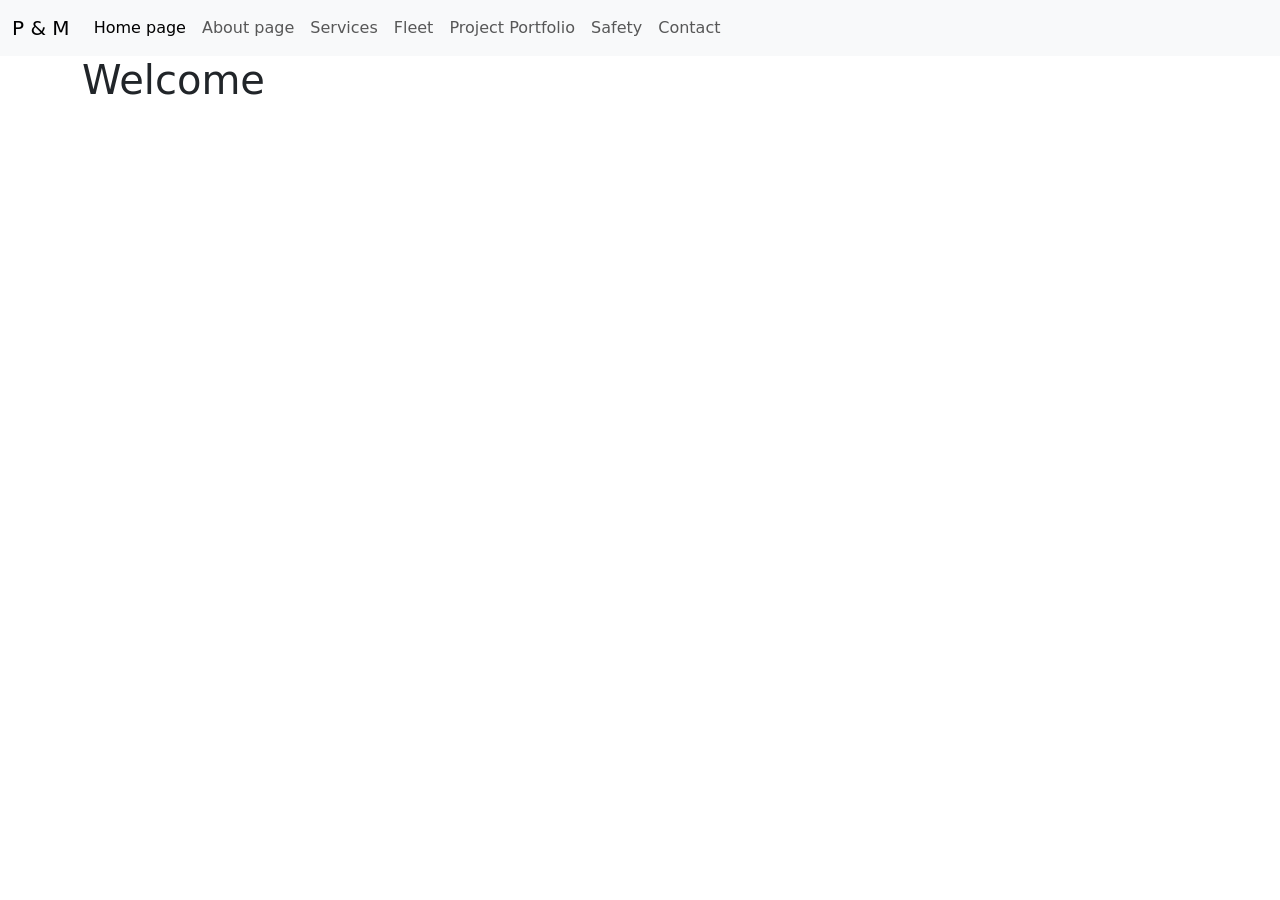
==== index.html @ 4615b5e6 "Added the navigation bar to the website." ====
<!doctype html>
<html lang="en">
  <head>
    <meta charset="utf-8">
    <meta name="viewport" content="width=device-width, initial-scale=1">
    <title>Home page</title>
    <link rel="stylesheet" href="style.css">
    <link href="https://cdn.jsdelivr.net/npm/bootstrap@5.3.8/dist/css/bootstrap.min.css" rel="stylesheet" integrity="sha384-sRIl4kxILFvY47J16cr9ZwB07vP4J8+LH7qKQnuqkuIAvNWLzeN8tE5YBujZqJLB" crossorigin="anonymous">
  </head>
  <body>

 <div id="navbar"></div>

    <div class="container">
        <h1>Welcome</h1>
    </div>


<script src="https://cdn.jsdelivr.net/npm/bootstrap@5.3.8/dist/js/bootstrap.bundle.min.js" integrity="sha384-FKyoEForCGlyvwx9Hj09JcYn3nv7wiPVlz7YYwJrWVcXK/BmnVDxM+D2scQbITxI" crossorigin="anonymous"></script>
<script src="nav.js"></script>

</body>
</html>
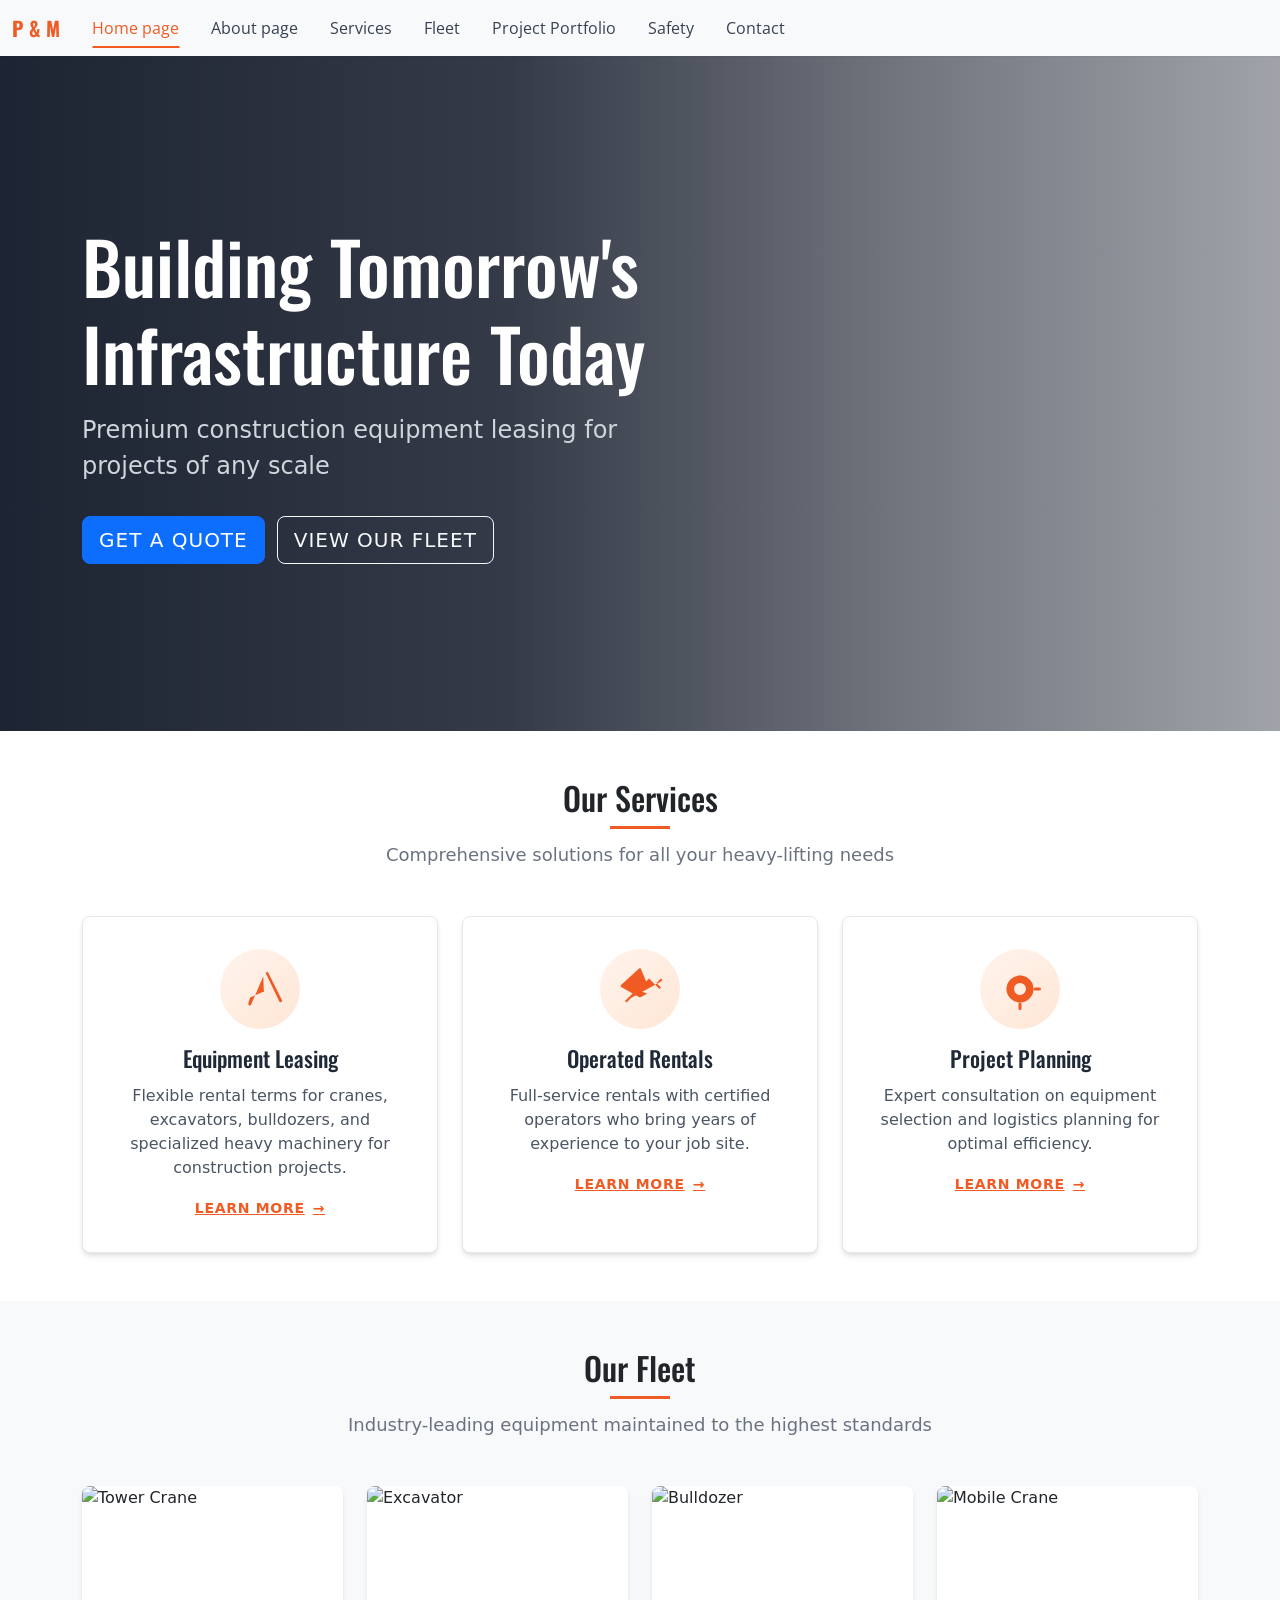
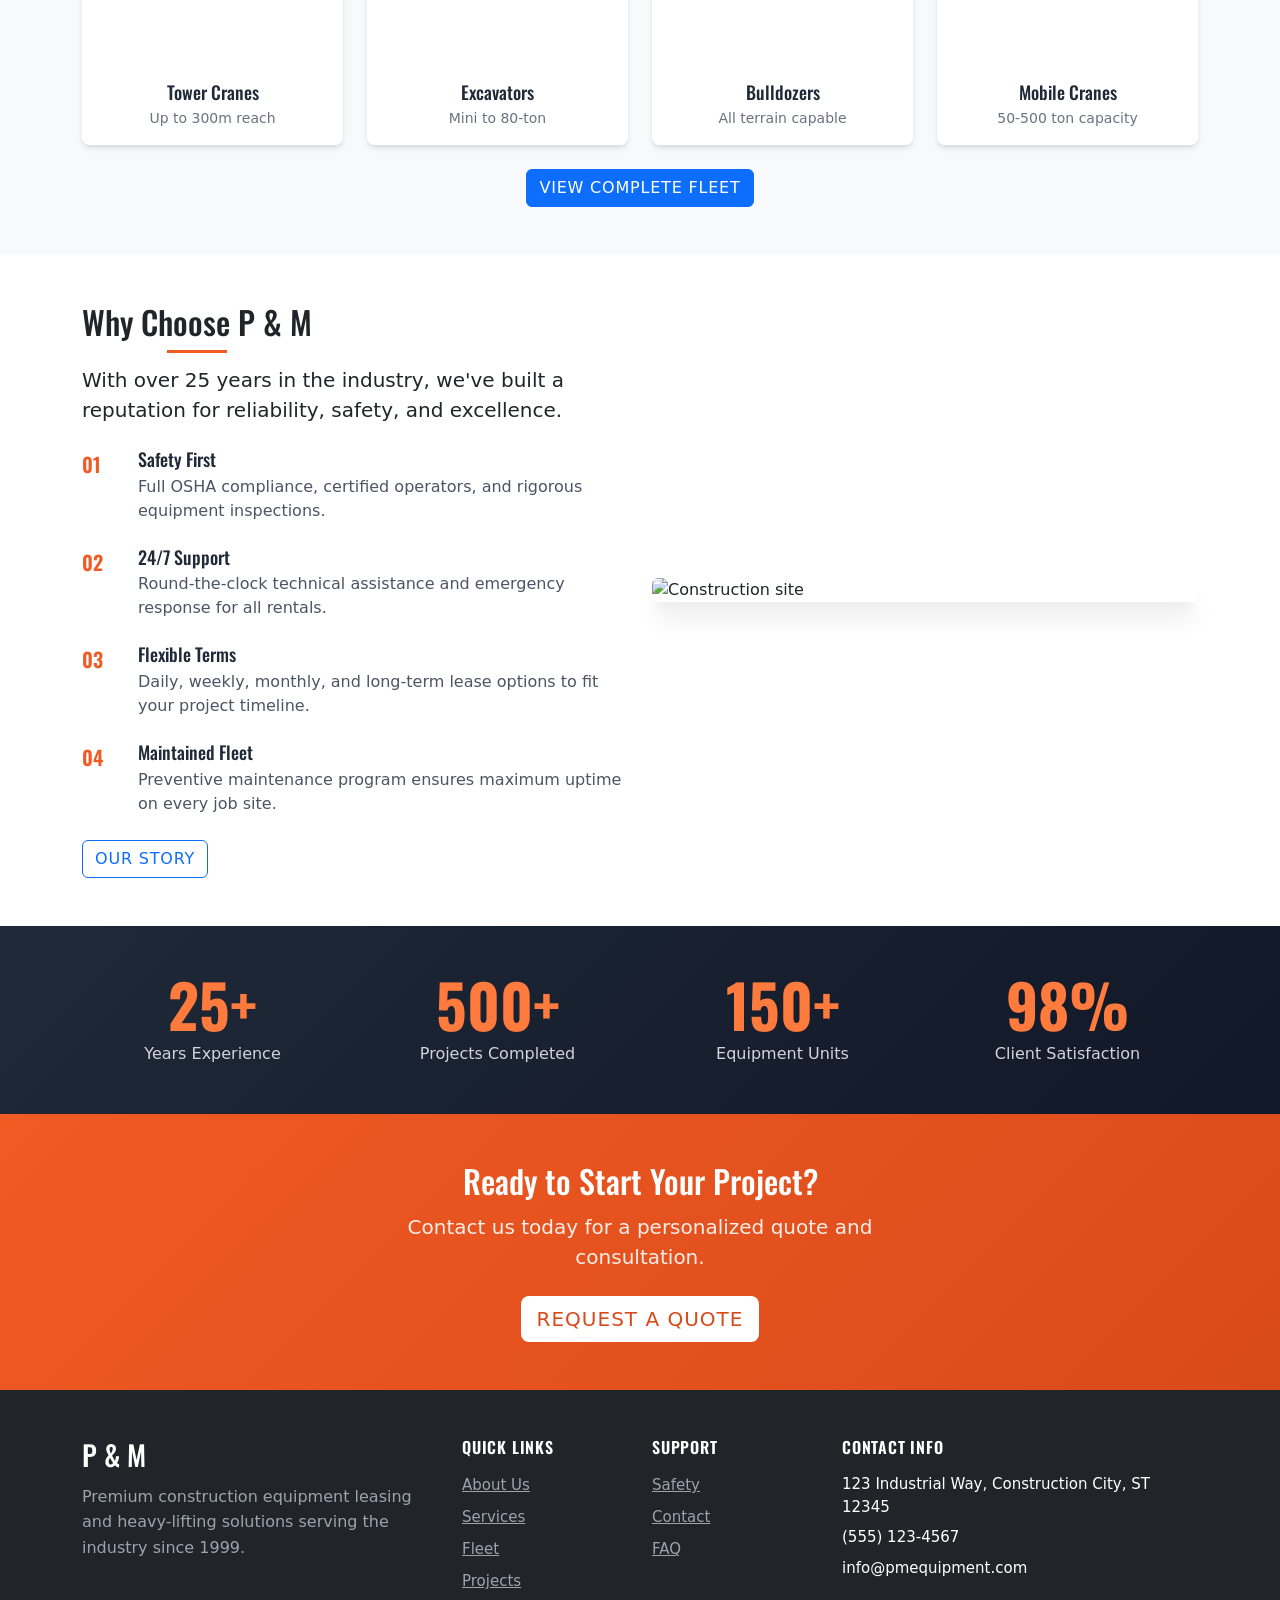
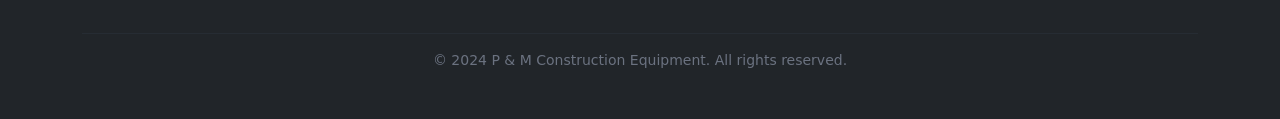
==== commit 3c0b9b89: "Updated index.html" ====
--- a/index.html
+++ b/index.html
@@ -3,21 +3,263 @@
   <head>
     <meta charset="utf-8">
     <meta name="viewport" content="width=device-width, initial-scale=1">
-    <title>Home page</title>
+    <title>P & M Construction Equipment | Heavy-Lifting Solutions</title>
     <link rel="stylesheet" href="style.css">
     <link href="https://cdn.jsdelivr.net/npm/bootstrap@5.3.8/dist/css/bootstrap.min.css" rel="stylesheet" integrity="sha384-sRIl4kxILFvY47J16cr9ZwB07vP4J8+LH7qKQnuqkuIAvNWLzeN8tE5YBujZqJLB" crossorigin="anonymous">
+    <link rel="preconnect" href="https://fonts.googleapis.com">
+    <link rel="preconnect" href="https://fonts.gstatic.com" crossorigin>
+    <link href="https://fonts.googleapis.com/css2?family=Oswald:wght@400;500;600;700&family=Open+Sans:wght@400;500;600&display=swap" rel="stylesheet">
   </head>
   <body>
 
- <div id="navbar"></div>
-
-    <div class="container">
-        <h1>Welcome</h1>
-    </div>
-
-
-<script src="https://cdn.jsdelivr.net/npm/bootstrap@5.3.8/dist/js/bootstrap.bundle.min.js" integrity="sha384-FKyoEForCGlyvwx9Hj09JcYn3nv7wiPVlz7YYwJrWVcXK/BmnVDxM+D2scQbITxI" crossorigin="anonymous"></script>
-<script src="nav.js"></script>
-
-</body>
-</html>+    <div id="navbar"></div>
+
+    <!-- Hero Section -->
+    <section class="hero">
+      <div class="hero-overlay"></div>
+      <div class="container hero-content">
+        <h1 class="hero-title">Building Tomorrow's Infrastructure Today</h1>
+        <p class="hero-subtitle">Premium construction equipment leasing for projects of any scale</p>
+        <div class="hero-buttons">
+          <a href="contact.html" class="btn btn-primary btn-lg">Get a Quote</a>
+          <a href="fleet.html" class="btn btn-outline-light btn-lg">View Our Fleet</a>
+        </div>
+      </div>
+    </section>
+
+    <!-- Services Overview -->
+    <section class="section-services py-5">
+      <div class="container">
+        <div class="section-header text-center mb-5">
+          <h2 class="section-title">Our Services</h2>
+          <p class="section-subtitle">Comprehensive solutions for all your heavy-lifting needs</p>
+        </div>
+        <div class="row g-4">
+          <div class="col-md-4">
+            <div class="service-card">
+              <div class="service-icon">
+                <svg xmlns="http://www.w3.org/2000/svg" width="48" height="48" fill="currentColor" viewBox="0 0 16 16">
+                  <path d="M9.897 2.66a.5.5 0 0 1 .904 0l4.5 9a.5.5 0 0 1-.904.444L9.897 2.66zm-.804 1.11L5.097 13.11a.5.5 0 0 1-.99-.286l.5-1.75a.5.5 0 0 1 .286-.33l4-1.75a.5.5 0 0 1 .396.026z"/>
+                </svg>
+              </div>
+              <h3>Equipment Leasing</h3>
+              <p>Flexible rental terms for cranes, excavators, bulldozers, and specialized heavy machinery for construction projects.</p>
+              <a href="services.html" class="service-link">Learn More</a>
+            </div>
+          </div>
+          <div class="col-md-4">
+            <div class="service-card">
+              <div class="service-icon">
+                <svg xmlns="http://www.w3.org/2000/svg" width="48" height="48" fill="currentColor" viewBox="0 0 16 16">
+                  <path d="M8.186 1.113a.5.5 0 0 0-.372 0L1.847 6.47a.5.5 0 0 0 0 .906l5.967 3.357a.5.5 0 0 0 .372 0l2.25-1.268L7.5 8.5l-.5-.5-.5.5L3.5 11.5l-.5.5.5.5 1.5-1.5L15 5.5l.5-.5-.5-.5-1.5 1.5L15 7.5l-.5.5-.5-.5L11.5 5l-.5-.5-.5.5L7.5 8.5l-.5.5.5.5L8.5 9l2-1.5.5-.5-.5-.5L8.186 1.113z"/>
+                </svg>
+              </div>
+              <h3>Operated Rentals</h3>
+              <p>Full-service rentals with certified operators who bring years of experience to your job site.</p>
+              <a href="services.html" class="service-link">Learn More</a>
+            </div>
+          </div>
+          <div class="col-md-4">
+            <div class="service-card">
+              <div class="service-icon">
+                <svg xmlns="http://www.w3.org/2000/svg" width="48" height="48" fill="currentColor" viewBox="0 0 16 16">
+                  <path d="M12.5 8a4.5 4.5 0 1 1-9 0 4.5 4.5 0 0 1 9 0ZM8 10a2 2 0 1 0 0-4 2 2 0 0 0 0 4Z"/>
+                  <path d="M12.5 8a.5.5 0 0 1 .5-.5h1.5a.5.5 0 0 1 0 1H13a.5.5 0 0 1-.5-.5Zm-9 0a.5.5 0 0 1 .5-.5h1.5a.5.5 0 0 1 0 1H4a.5.5 0 0 1-.5-.5ZM8 12.5a.5.5 0 0 1 .5.5v1.5a.5.5 0 0 1-1 0V13a.5.5 0 0 1 .5-.5Zm0-9a.5.5 0 0 1 .5.5v1.5a.5.5 0 0 1-1 0V4a.5.5 0 0 1 .5-.5Z"/>
+                </svg>
+              </div>
+              <h3>Project Planning</h3>
+              <p>Expert consultation on equipment selection and logistics planning for optimal efficiency.</p>
+              <a href="services.html" class="service-link">Learn More</a>
+            </div>
+          </div>
+        </div>
+      </div>
+    </section>
+
+    <!-- Fleet Preview -->
+    <section class="section-fleet py-5 bg-light">
+      <div class="container">
+        <div class="section-header text-center mb-5">
+          <h2 class="section-title">Our Fleet</h2>
+          <p class="section-subtitle">Industry-leading equipment maintained to the highest standards</p>
+        </div>
+        <div class="row g-4">
+          <div class="col-md-3 col-6">
+            <div class="fleet-card">
+              <div class="fleet-image">
+                <img src="https://images.pexels.com/photos/1075979/pexels-photo-1075979.jpeg?auto=compress&cs=tinysrgb&w=600" alt="Tower Crane" class="img-fluid">
+              </div>
+              <div class="fleet-info">
+                <h4>Tower Cranes</h4>
+                <p>Up to 300m reach</p>
+              </div>
+            </div>
+          </div>
+          <div class="col-md-3 col-6">
+            <div class="fleet-card">
+              <div class="fleet-image">
+                <img src="https://images.pexels.com/photos/1216589/pexels-photo-1216589.jpeg?auto=compress&cs=tinysrgb&w=600" alt="Excavator" class="img-fluid">
+              </div>
+              <div class="fleet-info">
+                <h4>Excavators</h4>
+                <p>Mini to 80-ton</p>
+              </div>
+            </div>
+          </div>
+          <div class="col-md-3 col-6">
+            <div class="fleet-card">
+              <div class="fleet-image">
+                <img src="https://images.pexels.com/photos/56955/pexels-photo-56955.jpeg?auto=compress&cs=tinysrgb&w=600" alt="Bulldozer" class="img-fluid">
+              </div>
+              <div class="fleet-info">
+                <h4>Bulldozers</h4>
+                <p>All terrain capable</p>
+              </div>
+            </div>
+          </div>
+          <div class="col-md-3 col-6">
+            <div class="fleet-card">
+              <div class="fleet-image">
+                <img src="https://images.pexels.com/photos/2760241/pexels-photo-2760241.jpeg?auto=compress&cs=tinysrgb&w=600" alt="Mobile Crane" class="img-fluid">
+              </div>
+              <div class="fleet-info">
+                <h4>Mobile Cranes</h4>
+                <p>50-500 ton capacity</p>
+              </div>
+            </div>
+          </div>
+        </div>
+        <div class="text-center mt-4">
+          <a href="fleet.html" class="btn btn-primary">View Complete Fleet</a>
+        </div>
+      </div>
+    </section>
+
+    <!-- Why Choose Us -->
+    <section class="section-why py-5">
+      <div class="container">
+        <div class="row align-items-center">
+          <div class="col-lg-6 mb-4 mb-lg-0">
+            <h2 class="section-title text-start">Why Choose P & M</h2>
+            <p class="lead mb-4">With over 25 years in the industry, we've built a reputation for reliability, safety, and excellence.</p>
+            <ul class="why-list">
+              <li>
+                <span class="why-number">01</span>
+                <div>
+                  <h5>Safety First</h5>
+                  <p>Full OSHA compliance, certified operators, and rigorous equipment inspections.</p>
+                </div>
+              </li>
+              <li>
+                <span class="why-number">02</span>
+                <div>
+                  <h5>24/7 Support</h5>
+                  <p>Round-the-clock technical assistance and emergency response for all rentals.</p>
+                </div>
+              </li>
+              <li>
+                <span class="why-number">03</span>
+                <div>
+                  <h5>Flexible Terms</h5>
+                  <p>Daily, weekly, monthly, and long-term lease options to fit your project timeline.</p>
+                </div>
+              </li>
+              <li>
+                <span class="why-number">04</span>
+                <div>
+                  <h5>Maintained Fleet</h5>
+                  <p>Preventive maintenance program ensures maximum uptime on every job site.</p>
+                </div>
+              </li>
+            </ul>
+            <a href="about.html" class="btn btn-outline-primary">Our Story</a>
+          </div>
+          <div class="col-lg-6">
+            <div class="why-image">
+              <img src="https://images.pexels.com/photos/1095815/pexels-photo-1095815.jpeg?auto=compress&cs=tinysrgb&w=800" alt="Construction site" class="img-fluid rounded">
+            </div>
+          </div>
+        </div>
+      </div>
+    </section>
+
+    <!-- Stats Section -->
+    <section class="section-stats py-5 bg-dark text-white">
+      <div class="container">
+        <div class="row text-center">
+          <div class="col-6 col-md-3 mb-4 mb-md-0">
+            <div class="stat-number">25+</div>
+            <div class="stat-label">Years Experience</div>
+          </div>
+          <div class="col-6 col-md-3 mb-4 mb-md-0">
+            <div class="stat-number">500+</div>
+            <div class="stat-label">Projects Completed</div>
+          </div>
+          <div class="col-6 col-md-3">
+            <div class="stat-number">150+</div>
+            <div class="stat-label">Equipment Units</div>
+          </div>
+          <div class="col-6 col-md-3">
+            <div class="stat-number">98%</div>
+            <div class="stat-label">Client Satisfaction</div>
+          </div>
+        </div>
+      </div>
+    </section>
+
+    <!-- Call to Action -->
+    <section class="section-cta py-5">
+      <div class="container">
+        <div class="cta-content text-center">
+          <h2>Ready to Start Your Project?</h2>
+          <p class="lead mb-4">Contact us today for a personalized quote and consultation.</p>
+          <a href="contact.html" class="btn btn-primary btn-lg">Request a Quote</a>
+        </div>
+      </div>
+    </section>
+
+    <!-- Footer -->
+    <footer class="footer py-5 bg-dark text-white">
+      <div class="container">
+        <div class="row g-4">
+          <div class="col-lg-4 mb-4 mb-lg-0">
+            <h5 class="footer-brand">P & M</h5>
+            <p class="footer-desc">Premium construction equipment leasing and heavy-lifting solutions serving the industry since 1999.</p>
+          </div>
+          <div class="col-6 col-lg-2">
+            <h6 class="footer-heading">Quick Links</h6>
+            <ul class="footer-links">
+              <li><a href="about.html">About Us</a></li>
+              <li><a href="services.html">Services</a></li>
+              <li><a href="fleet.html">Fleet</a></li>
+              <li><a href="projects.html">Projects</a></li>
+            </ul>
+          </div>
+          <div class="col-6 col-lg-2">
+            <h6 class="footer-heading">Support</h6>
+            <ul class="footer-links">
+              <li><a href="safety.html">Safety</a></li>
+              <li><a href="contact.html">Contact</a></li>
+              <li><a href="#">FAQ</a></li>
+            </ul>
+          </div>
+          <div class="col-lg-4">
+            <h6 class="footer-heading">Contact Info</h6>
+            <ul class="footer-contact">
+              <li>123 Industrial Way, Construction City, ST 12345</li>
+              <li>(555) 123-4567</li>
+              <li>info@pmequipment.com</li>
+            </ul>
+          </div>
+        </div>
+        <hr class="footer-divider">
+        <div class="footer-bottom text-center">
+          <p class="mb-0">&copy; 2024 P & M Construction Equipment. All rights reserved.</p>
+        </div>
+      </div>
+    </footer>
+
+    <script src="https://cdn.jsdelivr.net/npm/bootstrap@5.3.8/dist/js/bootstrap.bundle.min.js" integrity="sha384-FKyoEForCGlyvwx9Hj09JcYn3nv7wiPVlz7YYwJrWVcXK/BmnVDxM+D2scQbITxI" crossorigin="anonymous"></script>
+    <script src="nav.js"></script>
+  </body>
+</html>
--- a/style.css
+++ b/style.css
@@ -0,0 +1,791 @@
+/* ========================================
+   P & M Construction Equipment
+   Main Stylesheet
+   ======================================== */
+
+/* ----------------------------------------
+   CSS Variables (Color System)
+   ---------------------------------------- */
+:root {
+  /* Primary - Industrial Orange */
+  --primary-50: #fff4ed;
+  --primary-100: #ffe6d5;
+  --primary-200: #ffc9a8;
+  --primary-300: #ffa671;
+  --primary-400: #ff7a3d;
+  --primary-500: #f05a23;
+  --primary-600: #d94a1a;
+  --primary-700: #b73a15;
+  --primary-800: #933112;
+  --primary-900: #7a2910;
+
+  /* Secondary - Steel Blue */
+  --secondary-50: #eef5fa;
+  --secondary-100: #dbe6f2;
+  --secondary-200: #bcd0e6;
+  --secondary-300: #92b5d7;
+  --secondary-400: #6796c5;
+  --secondary-500: #4779b2;
+  --secondary-600: #3b6298;
+  --secondary-700: #34507c;
+  --secondary-800: #304467;
+  --secondary-900: #2b3b56;
+
+  /* Accent - Gold */
+  --accent-50: #fffbec;
+  --accent-100: #fff3c6;
+  --accent-200: #ffe680;
+  --accent-300: #ffd733;
+  --accent-400: #ffc700;
+  --accent-500: #e6b000;
+  --accent-600: #c99700;
+  --accent-700: #a67a00;
+  --accent-800: #835f00;
+  --accent-900: #6b4d00;
+
+  /* Success - Green */
+  --success-100: #d1f4e3;
+  --success-500: #1d925d;
+  --success-700: #166944;
+
+  /* Warning - Amber */
+  --warning-100: #fef3cd;
+  --warning-500: #d68910;
+  --warning-700: #b26800;
+
+  /* Error - Red */
+  --error-100: #f8d7da;
+  --error-500: #c53030;
+  --error-700: #9b2c2c;
+
+  /* Neutral - Concrete Gray */
+  --neutral-50: #f9fafb;
+  --neutral-100: #f3f4f6;
+  --neutral-200: #e5e7eb;
+  --neutral-300: #d1d5db;
+  --neutral-400: #9ca3af;
+  --neutral-500: #6b7280;
+  --neutral-600: #4b5563;
+  --neutral-700: #374151;
+  --neutral-800: #1f2937;
+  --neutral-900: #111827;
+
+  /* Typography */
+  --font-heading: 'Oswald', sans-serif;
+  --font-body: 'Open Sans', sans-serif;
+
+  /* Spacing Scale (8px base) */
+  --space-1: 0.25rem;
+  --space-2: 0.5rem;
+  --space-3: 0.75rem;
+  --space-4: 1rem;
+  --space-5: 1.5rem;
+  --space-6: 2rem;
+  --space-7: 2.5rem;
+  --space-8: 3rem;
+  --space-10: 4rem;
+  --space-12: 5rem;
+  --space-16: 8rem;
+
+  /* Transitions */
+  --transition-fast: 150ms ease;
+  --transition-base: 250ms ease;
+  --transition-slow: 350ms ease;
+
+  /* Shadows */
+  --shadow-sm: 0 1px 2px 0 rgba(0, 0, 0, 0.05);
+  --shadow-base: 0 4px 6px -1px rgba(0, 0, 0, 0.1), 0 2px 4px -1px rgba(0, 0, 0, 0.06);
+  --shadow-md: 0 10px 15px -3px rgba(0, 0, 0, 0.1), 0 4px 6px -2px rgba(0, 0, 0, 0.05);
+  --shadow-lg: 0 20px 25px -5px rgba(0, 0, 0, 0.1), 0 10px 10px -5px rgba(0, 0, 0, 0.04);
+}
+
+/* ----------------------------------------
+   Base Reset & Typography
+   ---------------------------------------- */
+*, *::before, *::after {
+  box-sizing: border-box;
+}
+
+html {
+  scroll-behavior: smooth;
+}
+
+body {
+  font-family: var(--font-body);
+  font-size: 1rem;
+  line-height: 1.5;
+  color: var(--neutral-800);
+  background-color: #fff;
+  margin: 0;
+  -webkit-font-smoothing: antialiased;
+  -moz-osx-font-smoothing: grayscale;
+}
+
+h1, h2, h3, h4, h5, h6 {
+  font-family: var(--font-heading);
+  font-weight: 600;
+  line-height: 1.2;
+  color: var(--neutral-900);
+  margin-top: 0;
+}
+
+h1 { font-size: 3.5rem; }
+h2 { font-size: 2.5rem; }
+h3 { font-size: 1.75rem; }
+h4 { font-size: 1.25rem; }
+h5 { font-size: 1rem; }
+h6 { font-size: 0.875rem; }
+
+p {
+  margin-top: 0;
+  margin-bottom: var(--space-4);
+}
+
+img {
+  max-width: 100%;
+  height: auto;
+  display: block;
+}
+
+a {
+  color: var(--primary-500);
+  text-decoration: none;
+  transition: color var(--transition-fast);
+}
+
+a:hover {
+  color: var(--primary-600);
+}
+
+/* ----------------------------------------
+   Bootstrap Overrides
+   ---------------------------------------- */
+.btn {
+  font-family: var(--font-heading);
+  font-weight: 500;
+  text-transform: uppercase;
+  letter-spacing: 0.05em;
+  padding: 0.75rem 1.5rem;
+  border-radius: 4px;
+  transition: all var(--transition-base);
+}
+
+.btn-primary {
+  background-color: var(--primary-500);
+  border-color: var(--primary-500);
+  color: #fff;
+}
+
+.btn-primary:hover,
+.btn-primary:focus,
+.btn-primary:active {
+  background-color: var(--primary-600);
+  border-color: var(--primary-600);
+  color: #fff;
+}
+
+.btn-outline-primary {
+  background-color: transparent;
+  border: 2px solid var(--primary-500);
+  color: var(--primary-500);
+}
+
+.btn-outline-primary:hover,
+.btn-outline-primary:focus,
+.btn-outline-primary:active {
+  background-color: var(--primary-500);
+  border-color: var(--primary-500);
+  color: #fff;
+}
+
+.btn-outline-light {
+  background-color: transparent;
+  border: 2px solid rgba(255, 255, 255, 0.8);
+  color: #fff;
+}
+
+.btn-outline-light:hover,
+.btn-outline-light:focus,
+.btn-outline-light:active {
+  background-color: #fff;
+  border-color: #fff;
+  color: var(--neutral-800);
+}
+
+.btn-lg {
+  padding: 1rem 2rem;
+  font-size: 1rem;
+}
+
+.bg-dark {
+  background-color: var(--neutral-900) !important;
+}
+
+.text-white {
+  color: #fff !important;
+}
+
+/* ----------------------------------------
+   Navbar
+   ---------------------------------------- */
+.navbar {
+  background-color: #fff;
+  box-shadow: var(--shadow-sm);
+  padding: var(--space-3) var(--space-4);
+  position: sticky;
+  top: 0;
+  z-index: 1000;
+}
+
+.navbar-brand {
+  font-family: var(--font-heading);
+  font-weight: 700;
+  font-size: 1.75rem;
+  color: var(--primary-500) !important;
+  letter-spacing: 0.02em;
+}
+
+.navbar-brand:hover {
+  color: var(--primary-600) !important;
+}
+
+.nav-link {
+  font-family: var(--font-body);
+  font-weight: 500;
+  font-size: 0.9375rem;
+  color: var(--neutral-700) !important;
+  padding: var(--space-2) var(--space-3) !important;
+  margin: 0 var(--space-1);
+  position: relative;
+  transition: color var(--transition-fast);
+}
+
+.nav-link:hover,
+.nav-link.active {
+  color: var(--primary-500) !important;
+}
+
+.nav-link::after {
+  content: '';
+  position: absolute;
+  bottom: 0;
+  left: 50%;
+  width: 0;
+  height: 2px;
+  background-color: var(--primary-500);
+  transform: translateX(-50%);
+  transition: width var(--transition-base);
+}
+
+.nav-link:hover::after,
+.nav-link.active::after {
+  width: calc(100% - 1.5rem);
+}
+
+.navbar-toggler {
+  border: none;
+  padding: var(--space-2);
+}
+
+.navbar-toggler:focus {
+  box-shadow: none;
+}
+
+.navbar-toggler-icon {
+  background-image: url("data:image/svg+xml,%3csvg xmlns='http://www.w3.org/2000/svg' viewBox='0 0 30 30'%3e%3cpath stroke='rgba(51, 65, 85, 1)' stroke-linecap='round' stroke-miterlimit='10' stroke-width='2' d='M4 7h22M4 15h22M4 23h22'/%3e%3c/svg%3e");
+}
+
+/* ----------------------------------------
+   Hero Section
+   ---------------------------------------- */
+.hero {
+  position: relative;
+  min-height: 75vh;
+  display: flex;
+  align-items: center;
+  background: linear-gradient(135deg, var(--neutral-800) 0%, var(--neutral-900) 100%);
+  background-image: url('https://images.pexels.com/photos/2219160/pexels-photo-2219160.jpeg?auto=compress&cs=tinysrgb&w=1920');
+  background-size: cover;
+  background-position: center;
+  background-attachment: fixed;
+}
+
+.hero-overlay {
+  position: absolute;
+  inset: 0;
+  background: linear-gradient(
+    90deg,
+    rgba(17, 24, 39, 0.95) 0%,
+    rgba(17, 24, 39, 0.85) 40%,
+    rgba(17, 24, 39, 0.6) 70%,
+    rgba(17, 24, 39, 0.4) 100%
+  );
+}
+
+.hero-content {
+  position: relative;
+  z-index: 1;
+  padding: var(--space-8) 0;
+}
+
+.hero-title {
+  font-size: clamp(2.5rem, 6vw, 4.5rem);
+  color: #fff;
+  margin-bottom: var(--space-4);
+  max-width: 800px;
+}
+
+.hero-subtitle {
+  font-size: clamp(1.125rem, 2vw, 1.5rem);
+  color: var(--neutral-300);
+  margin-bottom: var(--space-6);
+  max-width: 600px;
+  font-weight: 400;
+}
+
+.hero-buttons {
+  display: flex;
+  flex-wrap: wrap;
+  gap: var(--space-3);
+}
+
+/* ----------------------------------------
+   Section Styles
+   ---------------------------------------- */
+.section-header {
+  max-width: 700px;
+  margin-left: auto;
+  margin-right: auto;
+}
+
+.section-title {
+  position: relative;
+  display: inline-block;
+  margin-bottom: var(--space-3);
+  padding-bottom: var(--space-3);
+}
+
+.section-title::after {
+  content: '';
+  position: absolute;
+  bottom: 0;
+  left: 50%;
+  transform: translateX(-50%);
+  width: 60px;
+  height: 3px;
+  background-color: var(--primary-500);
+}
+
+.section-subtitle {
+  color: var(--neutral-500);
+  font-size: 1.125rem;
+  margin-bottom: 0;
+}
+
+/* ----------------------------------------
+   Service Cards
+   ---------------------------------------- */
+.service-card {
+  background: #fff;
+  border-radius: 8px;
+  padding: var(--space-6);
+  text-align: center;
+  box-shadow: var(--shadow-base);
+  transition: all var(--transition-base);
+  height: 100%;
+  border: 1px solid var(--neutral-200);
+}
+
+.service-card:hover {
+  transform: translateY(-4px);
+  box-shadow: var(--shadow-md);
+  border-color: var(--primary-300);
+}
+
+.service-icon {
+  width: 80px;
+  height: 80px;
+  margin: 0 auto var(--space-4);
+  display: flex;
+  align-items: center;
+  justify-content: center;
+  background: linear-gradient(135deg, var(--primary-50) 0%, var(--primary-100) 100%);
+  border-radius: 50%;
+  color: var(--primary-500);
+}
+
+.service-card h3 {
+  font-size: 1.375rem;
+  margin-bottom: var(--space-3);
+  color: var(--neutral-800);
+}
+
+.service-card p {
+  color: var(--neutral-600);
+  margin-bottom: var(--space-4);
+}
+
+.service-link {
+  font-weight: 600;
+  font-size: 0.875rem;
+  text-transform: uppercase;
+  letter-spacing: 0.05em;
+  color: var(--primary-500);
+  display: inline-flex;
+  align-items: center;
+  gap: var(--space-2);
+}
+
+.service-link::after {
+  content: '\2192';
+  transition: transform var(--transition-fast);
+}
+
+.service-link:hover::after {
+  transform: translateX(4px);
+}
+
+/* ----------------------------------------
+   Fleet Cards
+   ---------------------------------------- */
+.fleet-card {
+  background: #fff;
+  border-radius: 8px;
+  overflow: hidden;
+  box-shadow: var(--shadow-base);
+  transition: all var(--transition-base);
+}
+
+.fleet-card:hover {
+  transform: translateY(-4px);
+  box-shadow: var(--shadow-md);
+}
+
+.fleet-image {
+  position: relative;
+  height: 180px;
+  overflow: hidden;
+}
+
+.fleet-image img {
+  width: 100%;
+  height: 100%;
+  object-fit: cover;
+  transition: transform var(--transition-slow);
+}
+
+.fleet-card:hover .fleet-image img {
+  transform: scale(1.05);
+}
+
+.fleet-info {
+  padding: var(--space-4);
+  text-align: center;
+  background: #fff;
+}
+
+.fleet-info h4 {
+  font-family: var(--font-heading);
+  font-size: 1.125rem;
+  margin-bottom: var(--space-1);
+  color: var(--neutral-800);
+}
+
+.fleet-info p {
+  color: var(--neutral-500);
+  font-size: 0.875rem;
+  margin: 0;
+}
+
+/* ----------------------------------------
+   Why Choose Us
+   ---------------------------------------- */
+.why-list {
+  list-style: none;
+  padding: 0;
+  margin: 0 0 var(--space-5) 0;
+}
+
+.why-list li {
+  display: flex;
+  gap: var(--space-4);
+  margin-bottom: var(--space-5);
+}
+
+.why-number {
+  font-family: var(--font-heading);
+  font-size: 1.25rem;
+  font-weight: 600;
+  color: var(--primary-500);
+  min-width: 40px;
+}
+
+.why-list h5 {
+  font-family: var(--font-heading);
+  font-size: 1.125rem;
+  margin-bottom: var(--space-1);
+  color: var(--neutral-800);
+}
+
+.why-list p {
+  color: var(--neutral-600);
+  margin: 0;
+}
+
+.why-image img {
+  box-shadow: var(--shadow-lg);
+}
+
+/* ----------------------------------------
+   Stats Section
+   ---------------------------------------- */
+.section-stats {
+  background: linear-gradient(135deg, var(--neutral-800) 0%, var(--neutral-900) 100%);
+}
+
+.stat-number {
+  font-family: var(--font-heading);
+  font-size: clamp(2.5rem, 5vw, 3.75rem);
+  font-weight: 700;
+  color: var(--primary-400);
+  line-height: 1;
+  margin-bottom: var(--space-2);
+}
+
+.stat-label {
+  font-size: 1rem;
+  color: var(--neutral-300);
+  font-weight: 500;
+}
+
+/* ----------------------------------------
+   Call to Action
+   ---------------------------------------- */
+.section-cta {
+  background: linear-gradient(
+    135deg,
+    var(--primary-500) 0%,
+    var(--primary-600) 100%
+  );
+}
+
+.cta-content {
+  max-width: 600px;
+  margin: 0 auto;
+}
+
+.cta-content h2 {
+  color: #fff;
+  margin-bottom: var(--space-3);
+}
+
+.cta-content .lead {
+  color: rgba(255, 255, 255, 0.9);
+  margin-bottom: var(--space-5);
+}
+
+.cta-content .btn {
+  background: #fff;
+  color: var(--primary-600);
+  border: none;
+}
+
+.cta-content .btn:hover {
+  background: var(--neutral-100);
+  color: var(--primary-700);
+}
+
+/* ----------------------------------------
+   Footer
+   ---------------------------------------- */
+.footer {
+  background-color: var(--neutral-900);
+  color: var(--neutral-300);
+}
+
+.footer-brand {
+  font-family: var(--font-heading);
+  font-size: 1.75rem;
+  color: #fff;
+  margin-bottom: var(--space-3);
+}
+
+.footer-desc {
+  color: var(--neutral-400);
+  line-height: 1.6;
+  margin: 0;
+}
+
+.footer-heading {
+  font-family: var(--font-heading);
+  font-size: 1rem;
+  font-weight: 600;
+  color: #fff;
+  text-transform: uppercase;
+  letter-spacing: 0.05em;
+  margin-bottom: var(--space-4);
+}
+
+.footer-links {
+  list-style: none;
+  padding: 0;
+  margin: 0;
+}
+
+.footer-links li {
+  margin-bottom: var(--space-2);
+}
+
+.footer-links a {
+  color: var(--neutral-400);
+  font-size: 0.9375rem;
+  transition: color var(--transition-fast);
+}
+
+.footer-links a:hover {
+  color: var(--primary-400);
+}
+
+.footer-contact {
+  list-style: none;
+  padding: 0;
+  margin: 0;
+}
+
+.footer-contact li {
+  margin-bottom: var(--space-2);
+  font-size: 0.9375rem;
+}
+
+.footer-divider {
+  border-color: var(--neutral-700);
+  margin: var(--space-6) 0 var(--space-4);
+}
+
+.footer-bottom {
+  color: var(--neutral-500);
+  font-size: 0.875rem;
+}
+
+/* ----------------------------------------
+   Animations
+   ---------------------------------------- */
+@keyframes fadeInUp {
+  from {
+    opacity: 0;
+    transform: translateY(20px);
+  }
+  to {
+    opacity: 1;
+    transform: translateY(0);
+  }
+}
+
+.hero-content {
+  animation: fadeInUp 0.8s ease-out;
+}
+
+.hero-title {
+  animation: fadeInUp 0.8s ease-out 0.2s backwards;
+}
+
+.hero-subtitle {
+  animation: fadeInUp 0.8s ease-out 0.4s backwards;
+}
+
+.hero-buttons {
+  animation: fadeInUp 0.8s ease-out 0.6s backwards;
+}
+
+/* ----------------------------------------
+   Responsive Adjustments
+   ---------------------------------------- */
+@media (max-width: 991.98px) {
+  .hero {
+    min-height: 60vh;
+  }
+
+  .navbar-nav {
+    padding: var(--space-3) 0;
+  }
+
+  .nav-link {
+    padding: var(--space-2) 0 !important;
+    margin: 0;
+  }
+
+  .nav-link::after {
+    left: 0;
+    transform: none;
+  }
+
+  .nav-link:hover::after,
+  .nav-link.active::after {
+    width: 30px;
+  }
+}
+
+@media (max-width: 767.98px) {
+  h1 { font-size: 2.25rem; }
+  h2 { font-size: 1.75rem; }
+  h3 { font-size: 1.5rem; }
+
+  .hero {
+    min-height: 70vh;
+    background-attachment: scroll;
+  }
+
+  .section-services,
+  .section-fleet,
+  .section-why,
+  .section-stats,
+  .section-cta {
+    padding: var(--space-8) 0;
+  }
+
+  .why-list li {
+    flex-direction: column;
+    gap: var(--space-2);
+  }
+
+  .stat-number {
+    font-size: 2.25rem;
+  }
+
+  .hero-buttons {
+    flex-direction: column;
+    align-items: stretch;
+  }
+
+  .hero-buttons .btn {
+    text-align: center;
+  }
+
+  .fleet-image {
+    height: 140px;
+  }
+}
+
+@media (max-width: 575.98px) {
+  .hero-title {
+    font-size: 2rem;
+  }
+
+  .hero-subtitle {
+    font-size: 1rem;
+  }
+
+  .service-card {
+    padding: var(--space-5);
+  }
+
+  .service-icon {
+    width: 64px;
+    height: 64px;
+  }
+
+  .service-icon svg {
+    width: 32px;
+    height: 32px;
+  }
+}
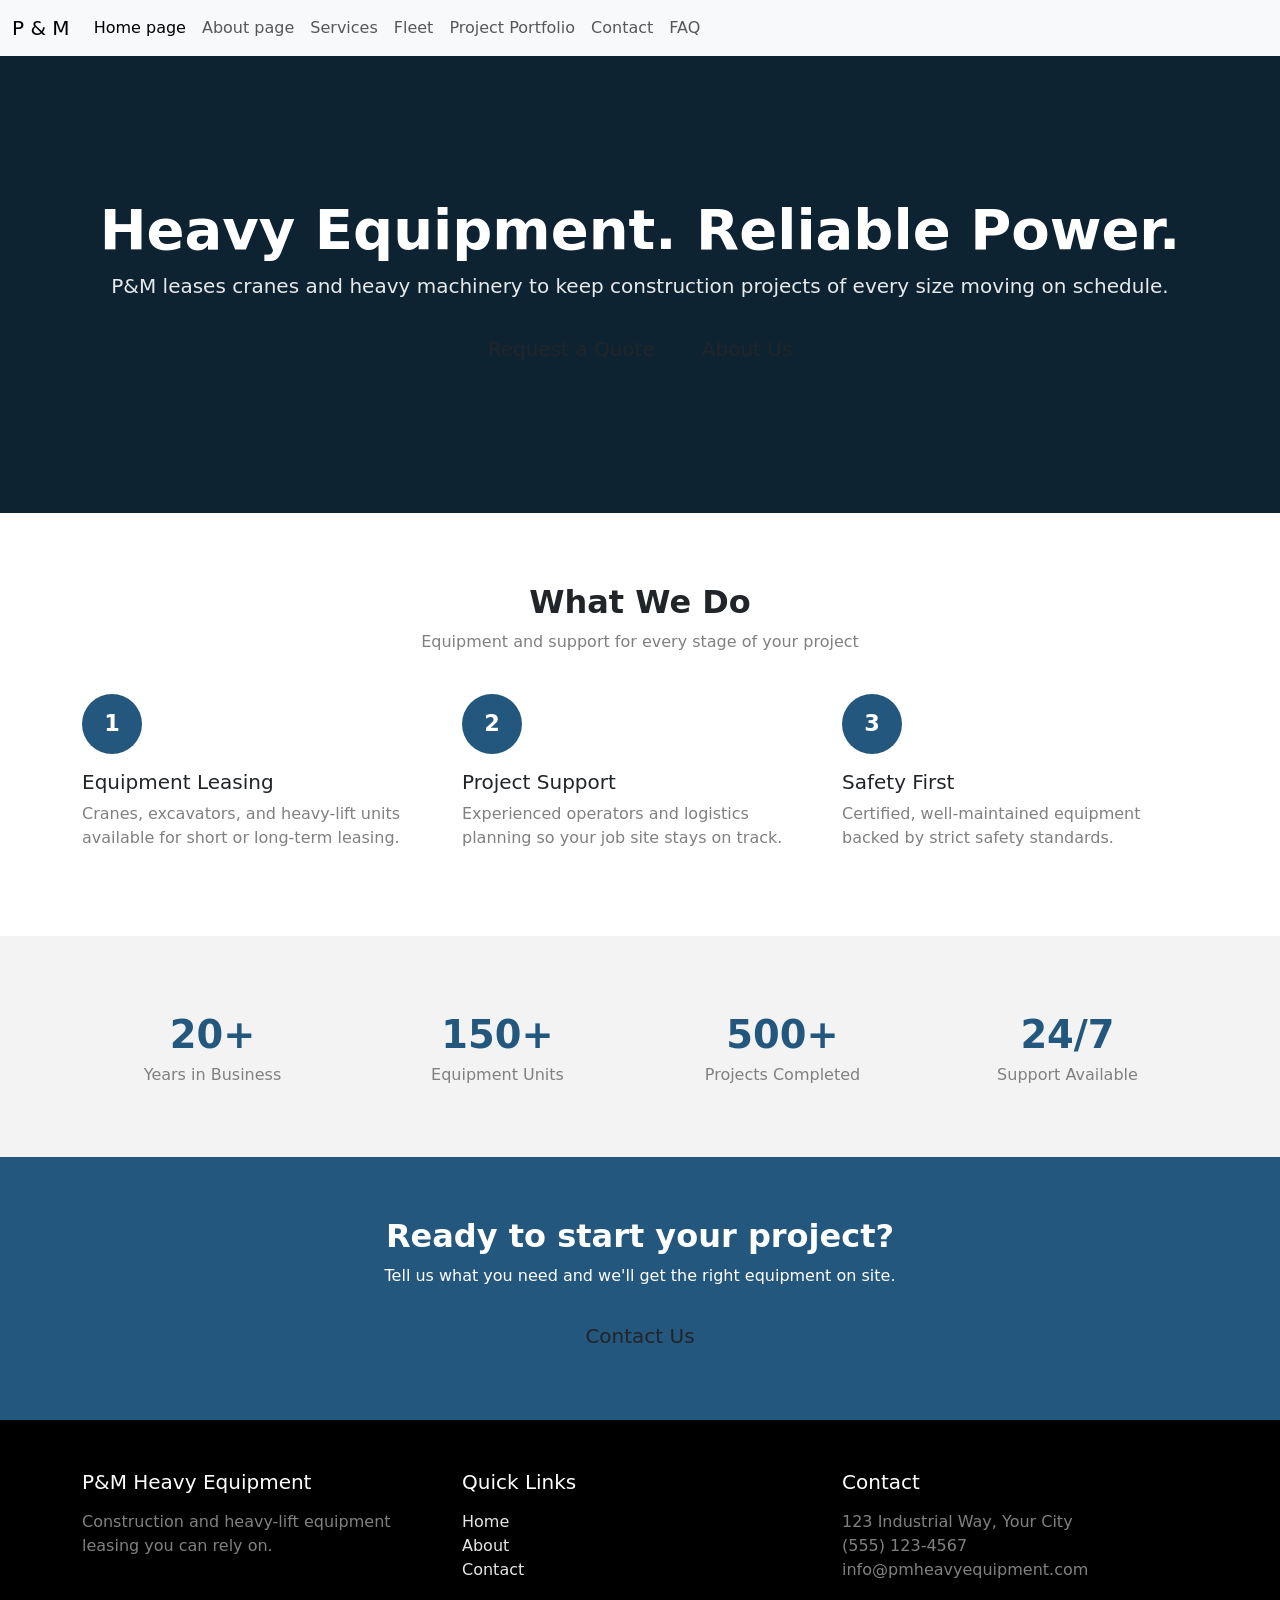
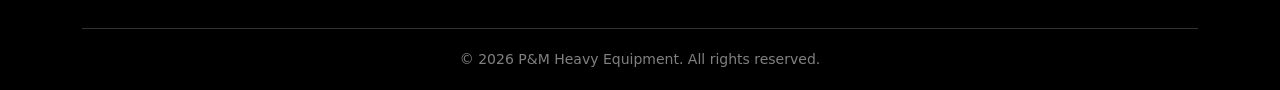
==== commit 73c58387: "Created the home page using bootstrap template, and added neccesary css changes to style.css." ====
--- a/index.html
+++ b/index.html
@@ -1,265 +1,131 @@
 <!doctype html>
 <html lang="en">
-  <head>
+
+<head>
     <meta charset="utf-8">
     <meta name="viewport" content="width=device-width, initial-scale=1">
-    <title>P & M Construction Equipment | Heavy-Lifting Solutions</title>
+    <title>Home page</title>
     <link rel="stylesheet" href="style.css">
-    <link href="https://cdn.jsdelivr.net/npm/bootstrap@5.3.8/dist/css/bootstrap.min.css" rel="stylesheet" integrity="sha384-sRIl4kxILFvY47J16cr9ZwB07vP4J8+LH7qKQnuqkuIAvNWLzeN8tE5YBujZqJLB" crossorigin="anonymous">
-    <link rel="preconnect" href="https://fonts.googleapis.com">
-    <link rel="preconnect" href="https://fonts.gstatic.com" crossorigin>
-    <link href="https://fonts.googleapis.com/css2?family=Oswald:wght@400;500;600;700&family=Open+Sans:wght@400;500;600&display=swap" rel="stylesheet">
-  </head>
-  <body>
+    <link href="https://cdn.jsdelivr.net/npm/bootstrap@5.3.8/dist/css/bootstrap.min.css" rel="stylesheet"
+        integrity="sha384-sRIl4kxILFvY47J16cr9ZwB07vP4J8+LH7qKQnuqkuIAvNWLzeN8tE5YBujZqJLB" crossorigin="anonymous">
+</head>
+
+<body>
 
     <div id="navbar"></div>
 
-    <!-- Hero Section -->
-    <section class="hero">
-      <div class="hero-overlay"></div>
-      <div class="container hero-content">
-        <h1 class="hero-title">Building Tomorrow's Infrastructure Today</h1>
-        <p class="hero-subtitle">Premium construction equipment leasing for projects of any scale</p>
-        <div class="hero-buttons">
-          <a href="contact.html" class="btn btn-primary btn-lg">Get a Quote</a>
-          <a href="fleet.html" class="btn btn-outline-light btn-lg">View Our Fleet</a>
+    <section class="hero" style="background-image: url('images/hero-placeholder.jpg');">    <!--BACKGROUND IMAGE-->
+
+        <div class="container text-center">
+            <h1 class="display-4 fw-bold">Heavy Equipment. Reliable Power.</h1>
+            <p class="lead">P&amp;M leases cranes and heavy machinery to keep construction projects of every size moving
+                on schedule.</p>
+            <div class="mt-4">
+                <a href="contact.html" class="btn btn-brand btn-lg me-2">Request a Quote</a>
+                <a href="about.html" class="btn btn-brand-outline btn-lg">About Us</a>
+            </div>
         </div>
-      </div>
     </section>
 
-    <!-- Services Overview -->
-    <section class="section-services py-5">
-      <div class="container">
-        <div class="section-header text-center mb-5">
-          <h2 class="section-title">Our Services</h2>
-          <p class="section-subtitle">Comprehensive solutions for all your heavy-lifting needs</p>
+    <!-- WHAT WE DO -->
+    <section class="section">
+        <div class="container">
+            <div class="text-center section-title">
+                <h2 class="fw-bold">What We Do</h2>
+                <p class="text-muted-custom">Equipment and support for every stage of your project</p>
+            </div>
+            <div class="row g-4">
+                <div class="col-md-4">
+                    <div class="icon-circle">1</div>
+                    <h5>Equipment Leasing</h5>
+                    <p class="text-muted-custom">Cranes, excavators, and heavy-lift units available for short or
+                        long-term leasing.</p>
+                </div>
+                <div class="col-md-4">
+                    <div class="icon-circle">2</div>
+                    <h5>Project Support</h5>
+                    <p class="text-muted-custom">Experienced operators and logistics planning so your job site stays on
+                        track.</p>
+                </div>
+                <div class="col-md-4">
+                    <div class="icon-circle">3</div>
+                    <h5>Safety First</h5>
+                    <p class="text-muted-custom">Certified, well-maintained equipment backed by strict safety standards.
+                    </p>
+                </div>
+            </div>
         </div>
-        <div class="row g-4">
-          <div class="col-md-4">
-            <div class="service-card">
-              <div class="service-icon">
-                <svg xmlns="http://www.w3.org/2000/svg" width="48" height="48" fill="currentColor" viewBox="0 0 16 16">
-                  <path d="M9.897 2.66a.5.5 0 0 1 .904 0l4.5 9a.5.5 0 0 1-.904.444L9.897 2.66zm-.804 1.11L5.097 13.11a.5.5 0 0 1-.99-.286l.5-1.75a.5.5 0 0 1 .286-.33l4-1.75a.5.5 0 0 1 .396.026z"/>
-                </svg>
-              </div>
-              <h3>Equipment Leasing</h3>
-              <p>Flexible rental terms for cranes, excavators, bulldozers, and specialized heavy machinery for construction projects.</p>
-              <a href="services.html" class="service-link">Learn More</a>
-            </div>
-          </div>
-          <div class="col-md-4">
-            <div class="service-card">
-              <div class="service-icon">
-                <svg xmlns="http://www.w3.org/2000/svg" width="48" height="48" fill="currentColor" viewBox="0 0 16 16">
-                  <path d="M8.186 1.113a.5.5 0 0 0-.372 0L1.847 6.47a.5.5 0 0 0 0 .906l5.967 3.357a.5.5 0 0 0 .372 0l2.25-1.268L7.5 8.5l-.5-.5-.5.5L3.5 11.5l-.5.5.5.5 1.5-1.5L15 5.5l.5-.5-.5-.5-1.5 1.5L15 7.5l-.5.5-.5-.5L11.5 5l-.5-.5-.5.5L7.5 8.5l-.5.5.5.5L8.5 9l2-1.5.5-.5-.5-.5L8.186 1.113z"/>
-                </svg>
-              </div>
-              <h3>Operated Rentals</h3>
-              <p>Full-service rentals with certified operators who bring years of experience to your job site.</p>
-              <a href="services.html" class="service-link">Learn More</a>
-            </div>
-          </div>
-          <div class="col-md-4">
-            <div class="service-card">
-              <div class="service-icon">
-                <svg xmlns="http://www.w3.org/2000/svg" width="48" height="48" fill="currentColor" viewBox="0 0 16 16">
-                  <path d="M12.5 8a4.5 4.5 0 1 1-9 0 4.5 4.5 0 0 1 9 0ZM8 10a2 2 0 1 0 0-4 2 2 0 0 0 0 4Z"/>
-                  <path d="M12.5 8a.5.5 0 0 1 .5-.5h1.5a.5.5 0 0 1 0 1H13a.5.5 0 0 1-.5-.5Zm-9 0a.5.5 0 0 1 .5-.5h1.5a.5.5 0 0 1 0 1H4a.5.5 0 0 1-.5-.5ZM8 12.5a.5.5 0 0 1 .5.5v1.5a.5.5 0 0 1-1 0V13a.5.5 0 0 1 .5-.5Zm0-9a.5.5 0 0 1 .5.5v1.5a.5.5 0 0 1-1 0V4a.5.5 0 0 1 .5-.5Z"/>
-                </svg>
-              </div>
-              <h3>Project Planning</h3>
-              <p>Expert consultation on equipment selection and logistics planning for optimal efficiency.</p>
-              <a href="services.html" class="service-link">Learn More</a>
-            </div>
-          </div>
-        </div>
-      </div>
     </section>
 
-    <!-- Fleet Preview -->
-    <section class="section-fleet py-5 bg-light">
-      <div class="container">
-        <div class="section-header text-center mb-5">
-          <h2 class="section-title">Our Fleet</h2>
-          <p class="section-subtitle">Industry-leading equipment maintained to the highest standards</p>
+    <!-- WHY CHOOSE US / STATS -->
+    <section class="section section-gray">
+        <div class="container">
+            <div class="row text-center g-4">
+                <div class="col-6 col-md-3">
+                    <div class="stat-number">20+</div>
+                    <p class="text-muted-custom mb-0">Years in Business</p>
+                </div>
+                <div class="col-6 col-md-3">
+                    <div class="stat-number">150+</div>
+                    <p class="text-muted-custom mb-0">Equipment Units</p>
+                </div>
+                <div class="col-6 col-md-3">
+                    <div class="stat-number">500+</div>
+                    <p class="text-muted-custom mb-0">Projects Completed</p>
+                </div>
+                <div class="col-6 col-md-3">
+                    <div class="stat-number">24/7</div>
+                    <p class="text-muted-custom mb-0">Support Available</p>
+                </div>
+            </div>
         </div>
-        <div class="row g-4">
-          <div class="col-md-3 col-6">
-            <div class="fleet-card">
-              <div class="fleet-image">
-                <img src="https://images.pexels.com/photos/1075979/pexels-photo-1075979.jpeg?auto=compress&cs=tinysrgb&w=600" alt="Tower Crane" class="img-fluid">
-              </div>
-              <div class="fleet-info">
-                <h4>Tower Cranes</h4>
-                <p>Up to 300m reach</p>
-              </div>
-            </div>
-          </div>
-          <div class="col-md-3 col-6">
-            <div class="fleet-card">
-              <div class="fleet-image">
-                <img src="https://images.pexels.com/photos/1216589/pexels-photo-1216589.jpeg?auto=compress&cs=tinysrgb&w=600" alt="Excavator" class="img-fluid">
-              </div>
-              <div class="fleet-info">
-                <h4>Excavators</h4>
-                <p>Mini to 80-ton</p>
-              </div>
-            </div>
-          </div>
-          <div class="col-md-3 col-6">
-            <div class="fleet-card">
-              <div class="fleet-image">
-                <img src="https://images.pexels.com/photos/56955/pexels-photo-56955.jpeg?auto=compress&cs=tinysrgb&w=600" alt="Bulldozer" class="img-fluid">
-              </div>
-              <div class="fleet-info">
-                <h4>Bulldozers</h4>
-                <p>All terrain capable</p>
-              </div>
-            </div>
-          </div>
-          <div class="col-md-3 col-6">
-            <div class="fleet-card">
-              <div class="fleet-image">
-                <img src="https://images.pexels.com/photos/2760241/pexels-photo-2760241.jpeg?auto=compress&cs=tinysrgb&w=600" alt="Mobile Crane" class="img-fluid">
-              </div>
-              <div class="fleet-info">
-                <h4>Mobile Cranes</h4>
-                <p>50-500 ton capacity</p>
-              </div>
-            </div>
-          </div>
-        </div>
-        <div class="text-center mt-4">
-          <a href="fleet.html" class="btn btn-primary">View Complete Fleet</a>
-        </div>
-      </div>
     </section>
 
-    <!-- Why Choose Us -->
-    <section class="section-why py-5">
-      <div class="container">
-        <div class="row align-items-center">
-          <div class="col-lg-6 mb-4 mb-lg-0">
-            <h2 class="section-title text-start">Why Choose P & M</h2>
-            <p class="lead mb-4">With over 25 years in the industry, we've built a reputation for reliability, safety, and excellence.</p>
-            <ul class="why-list">
-              <li>
-                <span class="why-number">01</span>
-                <div>
-                  <h5>Safety First</h5>
-                  <p>Full OSHA compliance, certified operators, and rigorous equipment inspections.</p>
-                </div>
-              </li>
-              <li>
-                <span class="why-number">02</span>
-                <div>
-                  <h5>24/7 Support</h5>
-                  <p>Round-the-clock technical assistance and emergency response for all rentals.</p>
-                </div>
-              </li>
-              <li>
-                <span class="why-number">03</span>
-                <div>
-                  <h5>Flexible Terms</h5>
-                  <p>Daily, weekly, monthly, and long-term lease options to fit your project timeline.</p>
-                </div>
-              </li>
-              <li>
-                <span class="why-number">04</span>
-                <div>
-                  <h5>Maintained Fleet</h5>
-                  <p>Preventive maintenance program ensures maximum uptime on every job site.</p>
-                </div>
-              </li>
-            </ul>
-            <a href="about.html" class="btn btn-outline-primary">Our Story</a>
-          </div>
-          <div class="col-lg-6">
-            <div class="why-image">
-              <img src="https://images.pexels.com/photos/1095815/pexels-photo-1095815.jpeg?auto=compress&cs=tinysrgb&w=800" alt="Construction site" class="img-fluid rounded">
-            </div>
-          </div>
+    <!-- CTA -->
+    <section class="cta-banner">
+        <div class="container">
+            <h2 class="fw-bold">Ready to start your project?</h2>
+            <p class="mb-4">Tell us what you need and we'll get the right equipment on site.</p>
+            <a href="contact.html" class="btn btn-brand-outline btn-lg">Contact Us</a>
         </div>
-      </div>
     </section>
 
-    <!-- Stats Section -->
-    <section class="section-stats py-5 bg-dark text-white">
-      <div class="container">
-        <div class="row text-center">
-          <div class="col-6 col-md-3 mb-4 mb-md-0">
-            <div class="stat-number">25+</div>
-            <div class="stat-label">Years Experience</div>
-          </div>
-          <div class="col-6 col-md-3 mb-4 mb-md-0">
-            <div class="stat-number">500+</div>
-            <div class="stat-label">Projects Completed</div>
-          </div>
-          <div class="col-6 col-md-3">
-            <div class="stat-number">150+</div>
-            <div class="stat-label">Equipment Units</div>
-          </div>
-          <div class="col-6 col-md-3">
-            <div class="stat-number">98%</div>
-            <div class="stat-label">Client Satisfaction</div>
-          </div>
+    <!-- FOOTER -->
+    <footer class="site-footer">
+        <div class="container">
+            <div class="row g-4">
+                <div class="col-md-4">
+                    <h5>P&amp;M Heavy Equipment</h5>
+                    <p class="text-muted-custom">Construction and heavy-lift equipment leasing you can rely on.</p>
+                </div>
+                <div class="col-md-4">
+                    <h5>Quick Links</h5>
+                    <ul class="list-unstyled">
+                        <li><a href="index.html">Home</a></li>
+                        <li><a href="about.html">About</a></li>
+                        <li><a href="contact.html">Contact</a></li>
+                    </ul>
+                </div>
+                <div class="col-md-4">
+                    <h5>Contact</h5>
+                    <ul class="list-unstyled text-muted-custom">
+                        <li>123 Industrial Way, Your City</li>
+                        <li>(555) 123-4567</li>
+                        <li>info@pmheavyequipment.com</li>
+                    </ul>
+                </div>
+            </div>
+            <div class="footer-bottom text-center">
+                &copy; 2026 P&amp;M Heavy Equipment. All rights reserved.
+            </div>
         </div>
-      </div>
-    </section>
-
-    <!-- Call to Action -->
-    <section class="section-cta py-5">
-      <div class="container">
-        <div class="cta-content text-center">
-          <h2>Ready to Start Your Project?</h2>
-          <p class="lead mb-4">Contact us today for a personalized quote and consultation.</p>
-          <a href="contact.html" class="btn btn-primary btn-lg">Request a Quote</a>
-        </div>
-      </div>
-    </section>
-
-    <!-- Footer -->
-    <footer class="footer py-5 bg-dark text-white">
-      <div class="container">
-        <div class="row g-4">
-          <div class="col-lg-4 mb-4 mb-lg-0">
-            <h5 class="footer-brand">P & M</h5>
-            <p class="footer-desc">Premium construction equipment leasing and heavy-lifting solutions serving the industry since 1999.</p>
-          </div>
-          <div class="col-6 col-lg-2">
-            <h6 class="footer-heading">Quick Links</h6>
-            <ul class="footer-links">
-              <li><a href="about.html">About Us</a></li>
-              <li><a href="services.html">Services</a></li>
-              <li><a href="fleet.html">Fleet</a></li>
-              <li><a href="projects.html">Projects</a></li>
-            </ul>
-          </div>
-          <div class="col-6 col-lg-2">
-            <h6 class="footer-heading">Support</h6>
-            <ul class="footer-links">
-              <li><a href="safety.html">Safety</a></li>
-              <li><a href="contact.html">Contact</a></li>
-              <li><a href="#">FAQ</a></li>
-            </ul>
-          </div>
-          <div class="col-lg-4">
-            <h6 class="footer-heading">Contact Info</h6>
-            <ul class="footer-contact">
-              <li>123 Industrial Way, Construction City, ST 12345</li>
-              <li>(555) 123-4567</li>
-              <li>info@pmequipment.com</li>
-            </ul>
-          </div>
-        </div>
-        <hr class="footer-divider">
-        <div class="footer-bottom text-center">
-          <p class="mb-0">&copy; 2024 P & M Construction Equipment. All rights reserved.</p>
-        </div>
-      </div>
     </footer>
 
-    <script src="https://cdn.jsdelivr.net/npm/bootstrap@5.3.8/dist/js/bootstrap.bundle.min.js" integrity="sha384-FKyoEForCGlyvwx9Hj09JcYn3nv7wiPVlz7YYwJrWVcXK/BmnVDxM+D2scQbITxI" crossorigin="anonymous"></script>
+    <script src="https://cdn.jsdelivr.net/npm/bootstrap@5.3.8/dist/js/bootstrap.bundle.min.js"
+        integrity="sha384-FKyoEForCGlyvwx9Hj09JcYn3nv7wiPVlz7YYwJrWVcXK/BmnVDxM+D2scQbITxI"
+        crossorigin="anonymous"></script>
     <script src="nav.js"></script>
-  </body>
-</html>
+
+</body>
+
+</html>
--- a/style.css
+++ b/style.css
@@ -1,791 +1,203 @@
-/* ========================================
-   P & M Construction Equipment
-   Main Stylesheet
-   ======================================== */
-
-/* ----------------------------------------
-   CSS Variables (Color System)
-   ---------------------------------------- */
+/* =========================================================
+   P&M Heavy Equipment - Site Styles
+   Color tokens pulled from brand color scheme
+   ========================================================= */
+
 :root {
-  /* Primary - Industrial Orange */
-  --primary-50: #fff4ed;
-  --primary-100: #ffe6d5;
-  --primary-200: #ffc9a8;
-  --primary-300: #ffa671;
-  --primary-400: #ff7a3d;
-  --primary-500: #f05a23;
-  --primary-600: #d94a1a;
-  --primary-700: #b73a15;
-  --primary-800: #933112;
-  --primary-900: #7a2910;
-
-  /* Secondary - Steel Blue */
-  --secondary-50: #eef5fa;
-  --secondary-100: #dbe6f2;
-  --secondary-200: #bcd0e6;
-  --secondary-300: #92b5d7;
-  --secondary-400: #6796c5;
-  --secondary-500: #4779b2;
-  --secondary-600: #3b6298;
-  --secondary-700: #34507c;
-  --secondary-800: #304467;
-  --secondary-900: #2b3b56;
-
-  /* Accent - Gold */
-  --accent-50: #fffbec;
-  --accent-100: #fff3c6;
-  --accent-200: #ffe680;
-  --accent-300: #ffd733;
-  --accent-400: #ffc700;
-  --accent-500: #e6b000;
-  --accent-600: #c99700;
-  --accent-700: #a67a00;
-  --accent-800: #835f00;
-  --accent-900: #6b4d00;
-
-  /* Success - Green */
-  --success-100: #d1f4e3;
-  --success-500: #1d925d;
-  --success-700: #166944;
-
-  /* Warning - Amber */
-  --warning-100: #fef3cd;
-  --warning-500: #d68910;
-  --warning-700: #b26800;
-
-  /* Error - Red */
-  --error-100: #f8d7da;
-  --error-500: #c53030;
-  --error-700: #9b2c2c;
-
-  /* Neutral - Concrete Gray */
-  --neutral-50: #f9fafb;
-  --neutral-100: #f3f4f6;
-  --neutral-200: #e5e7eb;
-  --neutral-300: #d1d5db;
-  --neutral-400: #9ca3af;
-  --neutral-500: #6b7280;
-  --neutral-600: #4b5563;
-  --neutral-700: #374151;
-  --neutral-800: #1f2937;
-  --neutral-900: #111827;
-
-  /* Typography */
-  --font-heading: 'Oswald', sans-serif;
-  --font-body: 'Open Sans', sans-serif;
-
-  /* Spacing Scale (8px base) */
-  --space-1: 0.25rem;
-  --space-2: 0.5rem;
-  --space-3: 0.75rem;
-  --space-4: 1rem;
-  --space-5: 1.5rem;
-  --space-6: 2rem;
-  --space-7: 2.5rem;
-  --space-8: 3rem;
-  --space-10: 4rem;
-  --space-12: 5rem;
-  --space-16: 8rem;
-
-  /* Transitions */
-  --transition-fast: 150ms ease;
-  --transition-base: 250ms ease;
-  --transition-slow: 350ms ease;
-
-  /* Shadows */
-  --shadow-sm: 0 1px 2px 0 rgba(0, 0, 0, 0.05);
-  --shadow-base: 0 4px 6px -1px rgba(0, 0, 0, 0.1), 0 2px 4px -1px rgba(0, 0, 0, 0.06);
-  --shadow-md: 0 10px 15px -3px rgba(0, 0, 0, 0.1), 0 4px 6px -2px rgba(0, 0, 0, 0.05);
-  --shadow-lg: 0 20px 25px -5px rgba(0, 0, 0, 0.1), 0 10px 10px -5px rgba(0, 0, 0, 0.04);
-}
-
-/* ----------------------------------------
-   Base Reset & Typography
-   ---------------------------------------- */
-*, *::before, *::after {
-  box-sizing: border-box;
-}
-
-html {
-  scroll-behavior: smooth;
+  --color-white: #ffffff;
+  --color-white-90: #ffffffe6;
+  --color-light-gray: #f3f3f3;
+  --color-primary: #23577d;
+  --color-primary-dark: #1a4360;
+  --color-overlay: #00000099;
+  --color-black: #000000;
+  --color-text-dark: #2b2b2b;
+  --color-text-gray: #808080;
 }
 
 body {
-  font-family: var(--font-body);
-  font-size: 1rem;
-  line-height: 1.5;
-  color: var(--neutral-800);
-  background-color: #fff;
-  margin: 0;
-  -webkit-font-smoothing: antialiased;
-  -moz-osx-font-smoothing: grayscale;
-}
-
-h1, h2, h3, h4, h5, h6 {
-  font-family: var(--font-heading);
+  color: var(--color-text-dark);
+  font-family: "Segoe UI", Roboto, Arial, sans-serif;
+}
+
+a {
+  color: var(--color-primary);
+}
+
+/* ---------- Navbar ---------- */
+.site-navbar {
+  background-color: var(--color-primary);
+}
+
+.site-navbar .navbar-brand {
+  color: var(--color-white);
+  font-weight: 700;
+  letter-spacing: 1px;
+}
+
+.site-navbar .nav-link {
+  color: var(--color-white-90);
+}
+
+.site-navbar .nav-link:hover,
+.site-navbar .nav-link.active {
+  color: var(--color-white);
   font-weight: 600;
-  line-height: 1.2;
-  color: var(--neutral-900);
-  margin-top: 0;
-}
-
-h1 { font-size: 3.5rem; }
-h2 { font-size: 2.5rem; }
-h3 { font-size: 1.75rem; }
-h4 { font-size: 1.25rem; }
-h5 { font-size: 1rem; }
-h6 { font-size: 0.875rem; }
-
-p {
-  margin-top: 0;
-  margin-bottom: var(--space-4);
-}
-
-img {
-  max-width: 100%;
-  height: auto;
-  display: block;
-}
-
-a {
-  color: var(--primary-500);
-  text-decoration: none;
-  transition: color var(--transition-fast);
-}
-
-a:hover {
-  color: var(--primary-600);
-}
-
-/* ----------------------------------------
-   Bootstrap Overrides
-   ---------------------------------------- */
-.btn {
-  font-family: var(--font-heading);
-  font-weight: 500;
-  text-transform: uppercase;
-  letter-spacing: 0.05em;
-  padding: 0.75rem 1.5rem;
-  border-radius: 4px;
-  transition: all var(--transition-base);
-}
-
-.btn-primary {
-  background-color: var(--primary-500);
-  border-color: var(--primary-500);
-  color: #fff;
-}
-
-.btn-primary:hover,
-.btn-primary:focus,
-.btn-primary:active {
-  background-color: var(--primary-600);
-  border-color: var(--primary-600);
-  color: #fff;
-}
-
-.btn-outline-primary {
+}
+
+/* ---------- Buttons ---------- */
+.btn-brand {
+  background-color: var(--color-primary);
+  border-color: var(--color-primary);
+  color: var(--color-white);
+}
+
+.btn-brand:hover {
+  background-color: var(--color-primary-dark);
+  border-color: var(--color-primary-dark);
+  color: var(--color-white);
+}
+
+.btn-brand-outline {
   background-color: transparent;
-  border: 2px solid var(--primary-500);
-  color: var(--primary-500);
-}
-
-.btn-outline-primary:hover,
-.btn-outline-primary:focus,
-.btn-outline-primary:active {
-  background-color: var(--primary-500);
-  border-color: var(--primary-500);
-  color: #fff;
-}
-
-.btn-outline-light {
-  background-color: transparent;
-  border: 2px solid rgba(255, 255, 255, 0.8);
-  color: #fff;
-}
-
-.btn-outline-light:hover,
-.btn-outline-light:focus,
-.btn-outline-light:active {
-  background-color: #fff;
-  border-color: #fff;
-  color: var(--neutral-800);
-}
-
-.btn-lg {
-  padding: 1rem 2rem;
-  font-size: 1rem;
-}
-
-.bg-dark {
-  background-color: var(--neutral-900) !important;
-}
-
-.text-white {
-  color: #fff !important;
-}
-
-/* ----------------------------------------
-   Navbar
-   ---------------------------------------- */
-.navbar {
-  background-color: #fff;
-  box-shadow: var(--shadow-sm);
-  padding: var(--space-3) var(--space-4);
-  position: sticky;
-  top: 0;
-  z-index: 1000;
-}
-
-.navbar-brand {
-  font-family: var(--font-heading);
-  font-weight: 700;
-  font-size: 1.75rem;
-  color: var(--primary-500) !important;
-  letter-spacing: 0.02em;
-}
-
-.navbar-brand:hover {
-  color: var(--primary-600) !important;
-}
-
-.nav-link {
-  font-family: var(--font-body);
-  font-weight: 500;
-  font-size: 0.9375rem;
-  color: var(--neutral-700) !important;
-  padding: var(--space-2) var(--space-3) !important;
-  margin: 0 var(--space-1);
-  position: relative;
-  transition: color var(--transition-fast);
-}
-
-.nav-link:hover,
-.nav-link.active {
-  color: var(--primary-500) !important;
-}
-
-.nav-link::after {
-  content: '';
-  position: absolute;
-  bottom: 0;
-  left: 50%;
-  width: 0;
-  height: 2px;
-  background-color: var(--primary-500);
-  transform: translateX(-50%);
-  transition: width var(--transition-base);
-}
-
-.nav-link:hover::after,
-.nav-link.active::after {
-  width: calc(100% - 1.5rem);
-}
-
-.navbar-toggler {
-  border: none;
-  padding: var(--space-2);
-}
-
-.navbar-toggler:focus {
-  box-shadow: none;
-}
-
-.navbar-toggler-icon {
-  background-image: url("data:image/svg+xml,%3csvg xmlns='http://www.w3.org/2000/svg' viewBox='0 0 30 30'%3e%3cpath stroke='rgba(51, 65, 85, 1)' stroke-linecap='round' stroke-miterlimit='10' stroke-width='2' d='M4 7h22M4 15h22M4 23h22'/%3e%3c/svg%3e");
-}
-
-/* ----------------------------------------
-   Hero Section
-   ---------------------------------------- */
+  border-color: var(--color-white);
+  color: var(--color-white);
+}
+
+.btn-brand-outline:hover {
+  background-color: var(--color-white);
+  color: var(--color-primary);
+}
+
+/* ---------- Hero (home page, supports a background image) ---------- */
 .hero {
   position: relative;
-  min-height: 75vh;
-  display: flex;
-  align-items: center;
-  background: linear-gradient(135deg, var(--neutral-800) 0%, var(--neutral-900) 100%);
-  background-image: url('https://images.pexels.com/photos/2219160/pexels-photo-2219160.jpeg?auto=compress&cs=tinysrgb&w=1920');
+  background-color: var(--color-primary); /* fallback if no image is set */
   background-size: cover;
   background-position: center;
-  background-attachment: fixed;
-}
-
-.hero-overlay {
+  padding: 140px 0;
+}
+
+.hero::before {
+  content: "";
   position: absolute;
   inset: 0;
-  background: linear-gradient(
-    90deg,
-    rgba(17, 24, 39, 0.95) 0%,
-    rgba(17, 24, 39, 0.85) 40%,
-    rgba(17, 24, 39, 0.6) 70%,
-    rgba(17, 24, 39, 0.4) 100%
-  );
-}
-
-.hero-content {
+  background: var(--color-overlay);
+}
+
+.hero .container {
   position: relative;
   z-index: 1;
-  padding: var(--space-8) 0;
-}
-
-.hero-title {
-  font-size: clamp(2.5rem, 6vw, 4.5rem);
-  color: #fff;
-  margin-bottom: var(--space-4);
-  max-width: 800px;
-}
-
-.hero-subtitle {
-  font-size: clamp(1.125rem, 2vw, 1.5rem);
-  color: var(--neutral-300);
-  margin-bottom: var(--space-6);
-  max-width: 600px;
-  font-weight: 400;
-}
-
-.hero-buttons {
-  display: flex;
-  flex-wrap: wrap;
-  gap: var(--space-3);
-}
-
-/* ----------------------------------------
-   Section Styles
-   ---------------------------------------- */
-.section-header {
-  max-width: 700px;
-  margin-left: auto;
-  margin-right: auto;
+  color: var(--color-white);
+}
+
+.hero p {
+  color: var(--color-white-90);
+}
+
+/* ---------- Page banner (about / contact headers) ---------- */
+.page-banner {
+  background-color: var(--color-primary);
+  color: var(--color-white);
+  padding: 70px 0;
+  text-align: center;
+}
+
+.page-banner p {
+  color: var(--color-white-90);
+}
+
+/* ---------- Section helpers ---------- */
+.section {
+  padding: 70px 0;
+}
+
+.section-gray {
+  background-color: var(--color-light-gray);
 }
 
 .section-title {
-  position: relative;
-  display: inline-block;
-  margin-bottom: var(--space-3);
-  padding-bottom: var(--space-3);
-}
-
-.section-title::after {
-  content: '';
-  position: absolute;
-  bottom: 0;
-  left: 50%;
-  transform: translateX(-50%);
+  margin-bottom: 40px;
+}
+
+.text-muted-custom {
+  color: var(--color-text-gray);
+}
+
+/* ---------- Cards / icon boxes ---------- */
+.icon-circle {
   width: 60px;
-  height: 3px;
-  background-color: var(--primary-500);
-}
-
-.section-subtitle {
-  color: var(--neutral-500);
-  font-size: 1.125rem;
-  margin-bottom: 0;
-}
-
-/* ----------------------------------------
-   Service Cards
-   ---------------------------------------- */
-.service-card {
-  background: #fff;
-  border-radius: 8px;
-  padding: var(--space-6);
-  text-align: center;
-  box-shadow: var(--shadow-base);
-  transition: all var(--transition-base);
-  height: 100%;
-  border: 1px solid var(--neutral-200);
-}
-
-.service-card:hover {
-  transform: translateY(-4px);
-  box-shadow: var(--shadow-md);
-  border-color: var(--primary-300);
-}
-
-.service-icon {
-  width: 80px;
-  height: 80px;
-  margin: 0 auto var(--space-4);
+  height: 60px;
+  border-radius: 50%;
+  background-color: var(--color-primary);
+  color: var(--color-white);
   display: flex;
   align-items: center;
   justify-content: center;
-  background: linear-gradient(135deg, var(--primary-50) 0%, var(--primary-100) 100%);
-  border-radius: 50%;
-  color: var(--primary-500);
-}
-
-.service-card h3 {
-  font-size: 1.375rem;
-  margin-bottom: var(--space-3);
-  color: var(--neutral-800);
-}
-
-.service-card p {
-  color: var(--neutral-600);
-  margin-bottom: var(--space-4);
-}
-
-.service-link {
-  font-weight: 600;
+  font-size: 1.4rem;
+  font-weight: 700;
+  margin-bottom: 16px;
+}
+
+.stat-number {
+  font-size: 2.4rem;
+  font-weight: 700;
+  color: var(--color-primary);
+}
+
+.image-placeholder {
+  background-color: var(--color-light-gray);
+  color: var(--color-text-gray);
+  border: 1px dashed var(--color-text-gray);
+  display: flex;
+  align-items: center;
+  justify-content: center;
+  min-height: 280px;
+  text-align: center;
+  font-style: italic;
+}
+
+/* ---------- Call to action banner ---------- */
+.cta-banner {
+  background-color: var(--color-primary);
+  color: var(--color-white);
+  padding: 60px 0;
+  text-align: center;
+}
+
+/* ---------- Forms ---------- */
+.form-control:focus,
+.form-select:focus {
+  border-color: var(--color-primary);
+  box-shadow: 0 0 0 0.2rem rgba(35, 87, 125, 0.25);
+}
+
+/* ---------- Footer ---------- */
+.site-footer {
+  background-color: var(--color-black);
+  color: var(--color-white-90);
+  padding: 50px 0 20px;
+}
+
+.site-footer h5 {
+  color: var(--color-white);
+  margin-bottom: 16px;
+}
+
+.site-footer a {
+  color: var(--color-white-90);
+  text-decoration: none;
+}
+
+.site-footer a:hover {
+  color: var(--color-primary);
+  text-decoration: underline;
+}
+
+.site-footer .footer-bottom {
+  border-top: 1px solid #333;
+  margin-top: 30px;
+  padding-top: 20px;
+  color: var(--color-text-gray);
   font-size: 0.875rem;
-  text-transform: uppercase;
-  letter-spacing: 0.05em;
-  color: var(--primary-500);
-  display: inline-flex;
-  align-items: center;
-  gap: var(--space-2);
-}
-
-.service-link::after {
-  content: '\2192';
-  transition: transform var(--transition-fast);
-}
-
-.service-link:hover::after {
-  transform: translateX(4px);
-}
-
-/* ----------------------------------------
-   Fleet Cards
-   ---------------------------------------- */
-.fleet-card {
-  background: #fff;
-  border-radius: 8px;
-  overflow: hidden;
-  box-shadow: var(--shadow-base);
-  transition: all var(--transition-base);
-}
-
-.fleet-card:hover {
-  transform: translateY(-4px);
-  box-shadow: var(--shadow-md);
-}
-
-.fleet-image {
-  position: relative;
-  height: 180px;
-  overflow: hidden;
-}
-
-.fleet-image img {
-  width: 100%;
-  height: 100%;
-  object-fit: cover;
-  transition: transform var(--transition-slow);
-}
-
-.fleet-card:hover .fleet-image img {
-  transform: scale(1.05);
-}
-
-.fleet-info {
-  padding: var(--space-4);
-  text-align: center;
-  background: #fff;
-}
-
-.fleet-info h4 {
-  font-family: var(--font-heading);
-  font-size: 1.125rem;
-  margin-bottom: var(--space-1);
-  color: var(--neutral-800);
-}
-
-.fleet-info p {
-  color: var(--neutral-500);
-  font-size: 0.875rem;
-  margin: 0;
-}
-
-/* ----------------------------------------
-   Why Choose Us
-   ---------------------------------------- */
-.why-list {
-  list-style: none;
-  padding: 0;
-  margin: 0 0 var(--space-5) 0;
-}
-
-.why-list li {
-  display: flex;
-  gap: var(--space-4);
-  margin-bottom: var(--space-5);
-}
-
-.why-number {
-  font-family: var(--font-heading);
-  font-size: 1.25rem;
-  font-weight: 600;
-  color: var(--primary-500);
-  min-width: 40px;
-}
-
-.why-list h5 {
-  font-family: var(--font-heading);
-  font-size: 1.125rem;
-  margin-bottom: var(--space-1);
-  color: var(--neutral-800);
-}
-
-.why-list p {
-  color: var(--neutral-600);
-  margin: 0;
-}
-
-.why-image img {
-  box-shadow: var(--shadow-lg);
-}
-
-/* ----------------------------------------
-   Stats Section
-   ---------------------------------------- */
-.section-stats {
-  background: linear-gradient(135deg, var(--neutral-800) 0%, var(--neutral-900) 100%);
-}
-
-.stat-number {
-  font-family: var(--font-heading);
-  font-size: clamp(2.5rem, 5vw, 3.75rem);
-  font-weight: 700;
-  color: var(--primary-400);
-  line-height: 1;
-  margin-bottom: var(--space-2);
-}
-
-.stat-label {
-  font-size: 1rem;
-  color: var(--neutral-300);
-  font-weight: 500;
-}
-
-/* ----------------------------------------
-   Call to Action
-   ---------------------------------------- */
-.section-cta {
-  background: linear-gradient(
-    135deg,
-    var(--primary-500) 0%,
-    var(--primary-600) 100%
-  );
-}
-
-.cta-content {
-  max-width: 600px;
-  margin: 0 auto;
-}
-
-.cta-content h2 {
-  color: #fff;
-  margin-bottom: var(--space-3);
-}
-
-.cta-content .lead {
-  color: rgba(255, 255, 255, 0.9);
-  margin-bottom: var(--space-5);
-}
-
-.cta-content .btn {
-  background: #fff;
-  color: var(--primary-600);
-  border: none;
-}
-
-.cta-content .btn:hover {
-  background: var(--neutral-100);
-  color: var(--primary-700);
-}
-
-/* ----------------------------------------
-   Footer
-   ---------------------------------------- */
-.footer {
-  background-color: var(--neutral-900);
-  color: var(--neutral-300);
-}
-
-.footer-brand {
-  font-family: var(--font-heading);
-  font-size: 1.75rem;
-  color: #fff;
-  margin-bottom: var(--space-3);
-}
-
-.footer-desc {
-  color: var(--neutral-400);
-  line-height: 1.6;
-  margin: 0;
-}
-
-.footer-heading {
-  font-family: var(--font-heading);
-  font-size: 1rem;
-  font-weight: 600;
-  color: #fff;
-  text-transform: uppercase;
-  letter-spacing: 0.05em;
-  margin-bottom: var(--space-4);
-}
-
-.footer-links {
-  list-style: none;
-  padding: 0;
-  margin: 0;
-}
-
-.footer-links li {
-  margin-bottom: var(--space-2);
-}
-
-.footer-links a {
-  color: var(--neutral-400);
-  font-size: 0.9375rem;
-  transition: color var(--transition-fast);
-}
-
-.footer-links a:hover {
-  color: var(--primary-400);
-}
-
-.footer-contact {
-  list-style: none;
-  padding: 0;
-  margin: 0;
-}
-
-.footer-contact li {
-  margin-bottom: var(--space-2);
-  font-size: 0.9375rem;
-}
-
-.footer-divider {
-  border-color: var(--neutral-700);
-  margin: var(--space-6) 0 var(--space-4);
-}
-
-.footer-bottom {
-  color: var(--neutral-500);
-  font-size: 0.875rem;
-}
-
-/* ----------------------------------------
-   Animations
-   ---------------------------------------- */
-@keyframes fadeInUp {
-  from {
-    opacity: 0;
-    transform: translateY(20px);
-  }
-  to {
-    opacity: 1;
-    transform: translateY(0);
-  }
-}
-
-.hero-content {
-  animation: fadeInUp 0.8s ease-out;
-}
-
-.hero-title {
-  animation: fadeInUp 0.8s ease-out 0.2s backwards;
-}
-
-.hero-subtitle {
-  animation: fadeInUp 0.8s ease-out 0.4s backwards;
-}
-
-.hero-buttons {
-  animation: fadeInUp 0.8s ease-out 0.6s backwards;
-}
-
-/* ----------------------------------------
-   Responsive Adjustments
-   ---------------------------------------- */
-@media (max-width: 991.98px) {
-  .hero {
-    min-height: 60vh;
-  }
-
-  .navbar-nav {
-    padding: var(--space-3) 0;
-  }
-
-  .nav-link {
-    padding: var(--space-2) 0 !important;
-    margin: 0;
-  }
-
-  .nav-link::after {
-    left: 0;
-    transform: none;
-  }
-
-  .nav-link:hover::after,
-  .nav-link.active::after {
-    width: 30px;
-  }
-}
-
-@media (max-width: 767.98px) {
-  h1 { font-size: 2.25rem; }
-  h2 { font-size: 1.75rem; }
-  h3 { font-size: 1.5rem; }
-
-  .hero {
-    min-height: 70vh;
-    background-attachment: scroll;
-  }
-
-  .section-services,
-  .section-fleet,
-  .section-why,
-  .section-stats,
-  .section-cta {
-    padding: var(--space-8) 0;
-  }
-
-  .why-list li {
-    flex-direction: column;
-    gap: var(--space-2);
-  }
-
-  .stat-number {
-    font-size: 2.25rem;
-  }
-
-  .hero-buttons {
-    flex-direction: column;
-    align-items: stretch;
-  }
-
-  .hero-buttons .btn {
-    text-align: center;
-  }
-
-  .fleet-image {
-    height: 140px;
-  }
-}
-
-@media (max-width: 575.98px) {
-  .hero-title {
-    font-size: 2rem;
-  }
-
-  .hero-subtitle {
-    font-size: 1rem;
-  }
-
-  .service-card {
-    padding: var(--space-5);
-  }
-
-  .service-icon {
-    width: 64px;
-    height: 64px;
-  }
-
-  .service-icon svg {
-    width: 32px;
-    height: 32px;
-  }
-}
+}
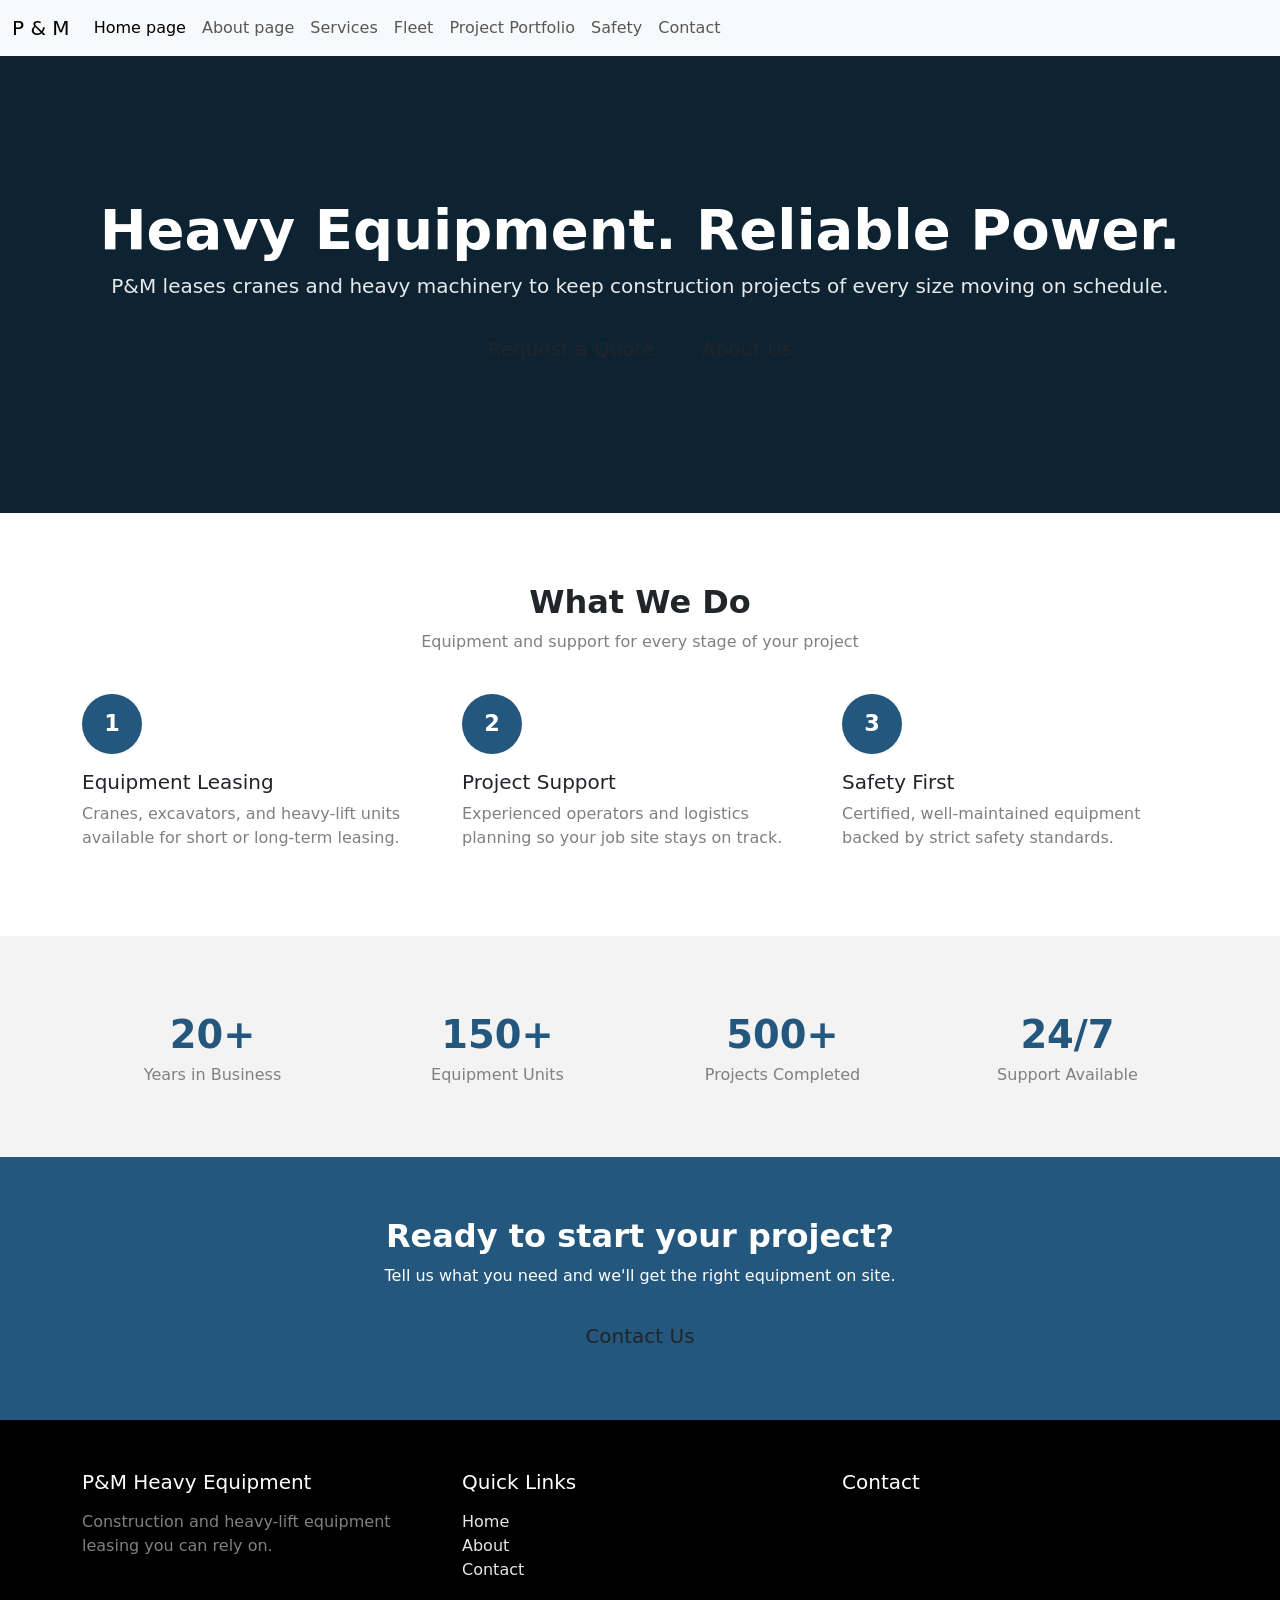
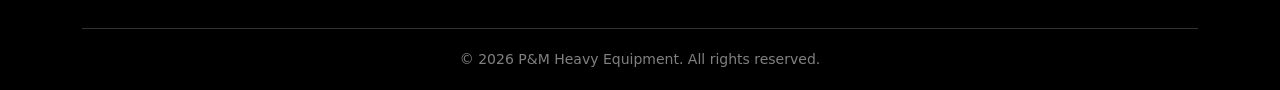
==== commit 30db2d5e: "Created and linked new file about.html" ====
--- a/index.html
+++ b/index.html
@@ -108,10 +108,10 @@
                 </div>
                 <div class="col-md-4">
                     <h5>Contact</h5>
-                    <ul class="list-unstyled text-muted-custom">
-                        <li>123 Industrial Way, Your City</li>
-                        <li>(555) 123-4567</li>
-                        <li>info@pmheavyequipment.com</li>
+                    <ul class="list-unstyled text-muted-custom"> <!-- CONTACT INFO -->
+                        <li></li>
+                        <li></li>
+                        <li></li>
                     </ul>
                 </div>
             </div>
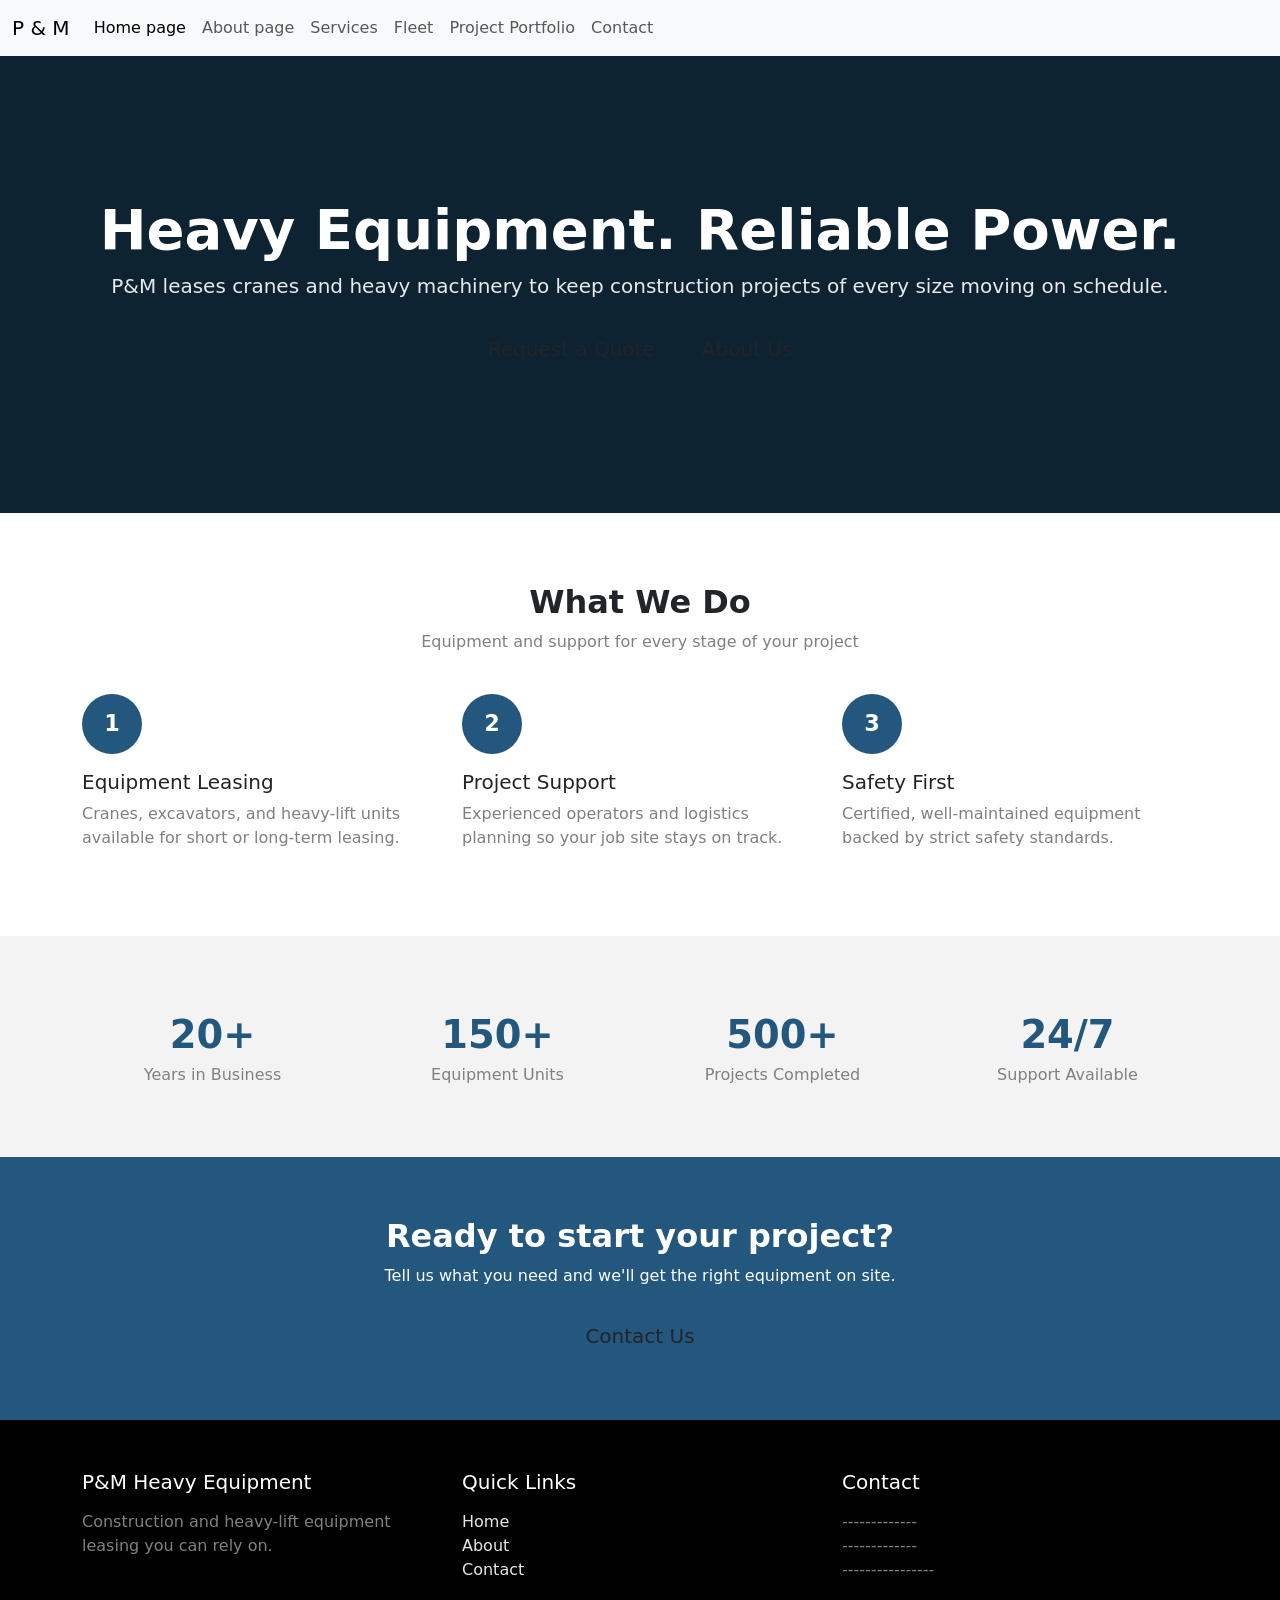
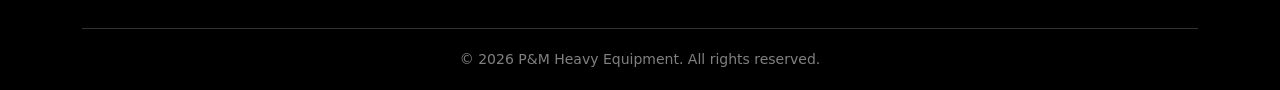
==== commit 415e4285: "Created new file: footer.html that contains the footer section for the website, including contact in" ====
--- a/index.html
+++ b/index.html
@@ -91,35 +91,7 @@
     </section>
 
     <!-- FOOTER -->
-    <footer class="site-footer">
-        <div class="container">
-            <div class="row g-4">
-                <div class="col-md-4">
-                    <h5>P&amp;M Heavy Equipment</h5>
-                    <p class="text-muted-custom">Construction and heavy-lift equipment leasing you can rely on.</p>
-                </div>
-                <div class="col-md-4">
-                    <h5>Quick Links</h5>
-                    <ul class="list-unstyled">
-                        <li><a href="index.html">Home</a></li>
-                        <li><a href="about.html">About</a></li>
-                        <li><a href="contact.html">Contact</a></li>
-                    </ul>
-                </div>
-                <div class="col-md-4">
-                    <h5>Contact</h5>
-                    <ul class="list-unstyled text-muted-custom"> <!-- CONTACT INFO -->
-                        <li></li>
-                        <li></li>
-                        <li></li>
-                    </ul>
-                </div>
-            </div>
-            <div class="footer-bottom text-center">
-                &copy; 2026 P&amp;M Heavy Equipment. All rights reserved.
-            </div>
-        </div>
-    </footer>
+    <div id="footer"></div>
 
     <script src="https://cdn.jsdelivr.net/npm/bootstrap@5.3.8/dist/js/bootstrap.bundle.min.js"
         integrity="sha384-FKyoEForCGlyvwx9Hj09JcYn3nv7wiPVlz7YYwJrWVcXK/BmnVDxM+D2scQbITxI"
--- a/style.css
+++ b/style.css
@@ -1,7 +1,4 @@
-/* =========================================================
-   P&M Heavy Equipment - Site Styles
-   Color tokens pulled from brand color scheme
-   ========================================================= */
+
 
 :root {
   --color-white: #ffffff;
@@ -200,4 +197,4 @@
   padding-top: 20px;
   color: var(--color-text-gray);
   font-size: 0.875rem;
-}+}
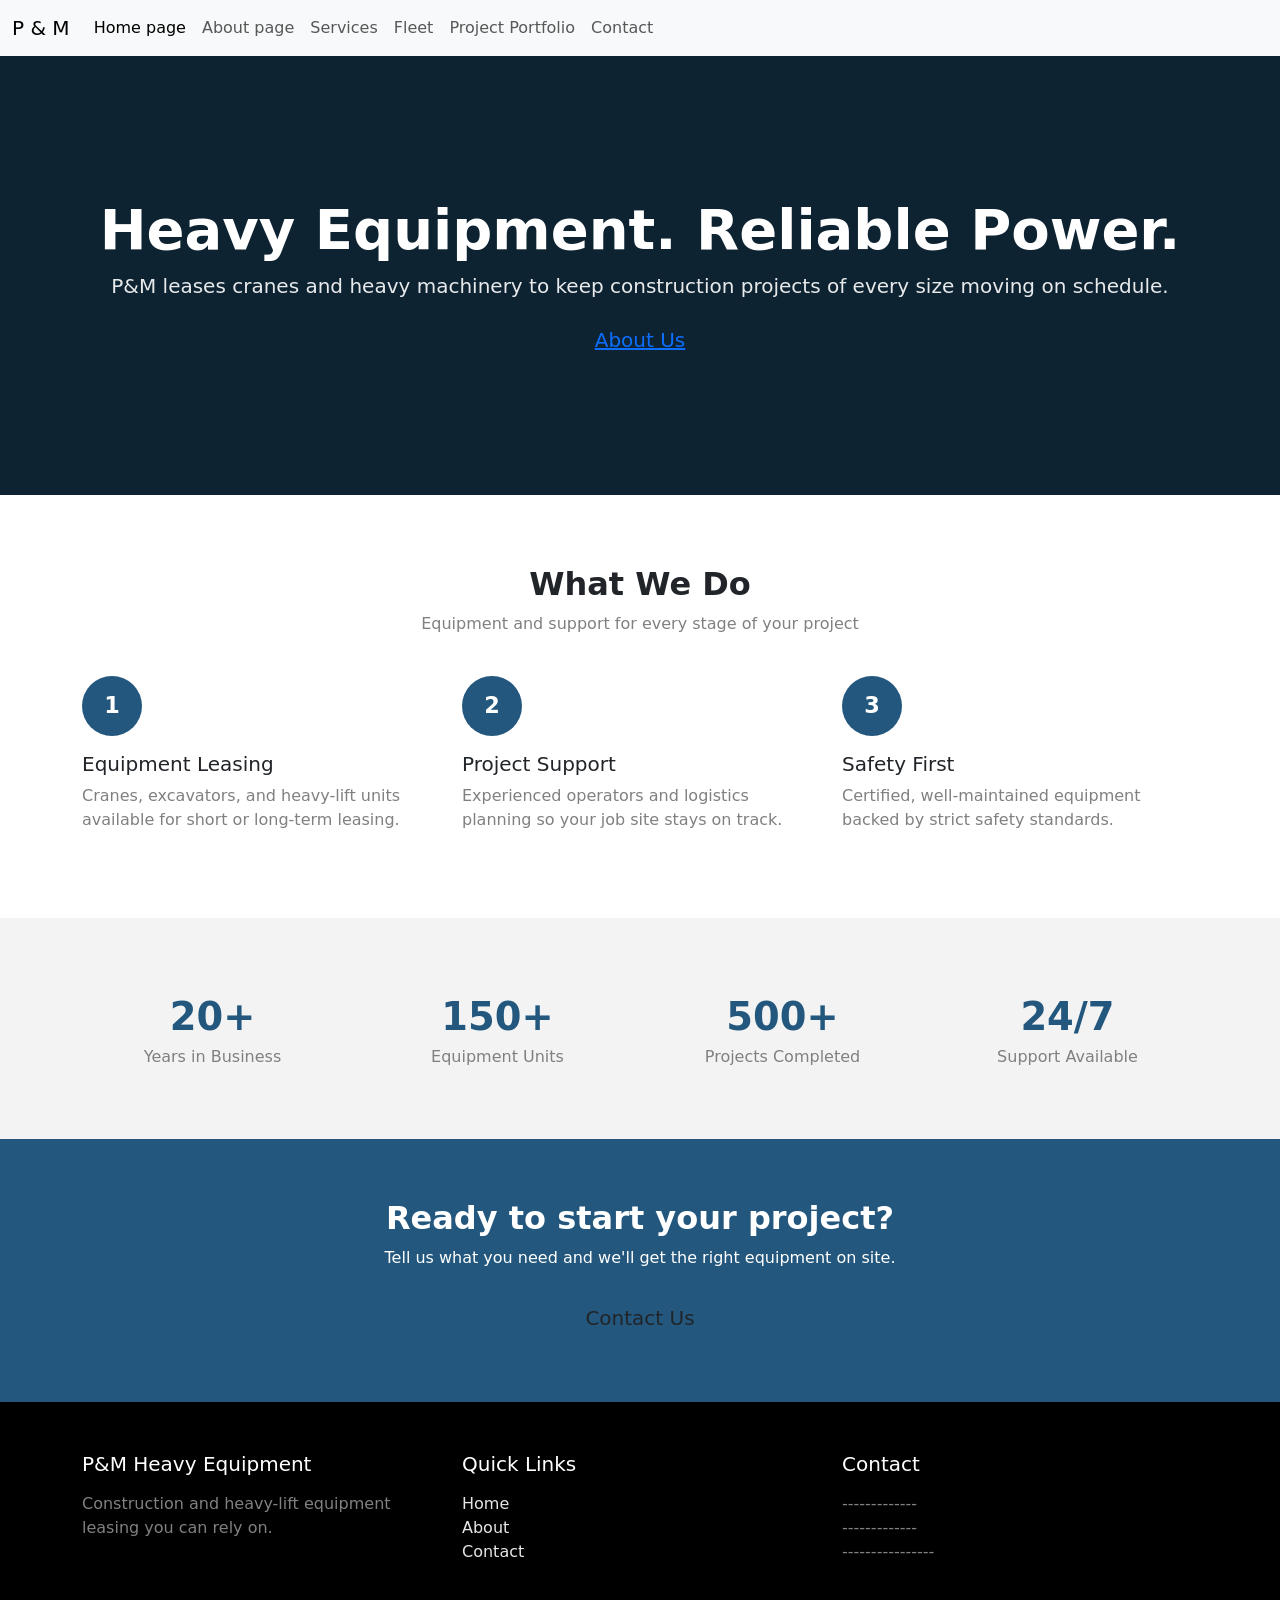
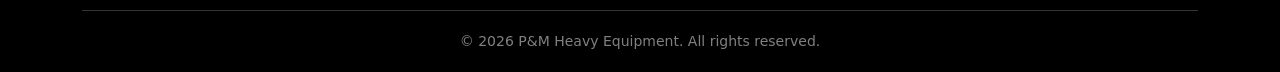
==== commit 9813e530: "Added a contact form to the index.html page" ====
--- a/index.html
+++ b/index.html
@@ -14,15 +14,14 @@
 
     <div id="navbar"></div>
 
-    <section class="hero" style="background-image: url('images/hero-placeholder.jpg');">    <!--BACKGROUND IMAGE-->
+    <section class="hero" style="background-image: url('images/hero-placeholder.jpg');"> <!--BACKGROUND IMAGE-->
 
         <div class="container text-center">
             <h1 class="display-4 fw-bold">Heavy Equipment. Reliable Power.</h1>
             <p class="lead">P&amp;M leases cranes and heavy machinery to keep construction projects of every size moving
                 on schedule.</p>
             <div class="mt-4">
-                <a href="contact.html" class="btn btn-brand btn-lg me-2">Request a Quote</a>
-                <a href="about.html" class="btn btn-brand-outline btn-lg">About Us</a>
+                <a href="about.html" class="lead" class="btn btn-brand-outline btn-lg">About Us</a>
             </div>
         </div>
     </section>
@@ -57,7 +56,7 @@
         </div>
     </section>
 
-    <!-- WHY CHOOSE US / STATS -->
+    <!-- WHY CHOOSE US -->
     <section class="section section-gray">
         <div class="container">
             <div class="row text-center g-4">
@@ -81,14 +80,67 @@
         </div>
     </section>
 
-    <!-- CTA -->
+    <!-- Contact Banner -->
     <section class="cta-banner">
         <div class="container">
-            <h2 class="fw-bold">Ready to start your project?</h2>
-            <p class="mb-4">Tell us what you need and we'll get the right equipment on site.</p>
-            <a href="contact.html" class="btn btn-brand-outline btn-lg">Contact Us</a>
+            <div class="container text-center">
+                <h2 class="fw-bold">Ready to start your project?</h2>
+                <p class="mb-4">Tell us what you need and we'll get the right equipment on site.</p>
+                <a type="button" class="btn btn-brand-outline btn-lg" data-bs-toggle="modal"
+                    data-bs-target="#contactModal">
+                    Contact Us
+                </a>
+            </div>
         </div>
     </section>
+
+    <!-- CONTACT FORM MODAL -->
+    <div class="modal fade" id="contactModal" tabindex="-1" aria-labelledby="contactModalLabel" aria-hidden="true">
+        <div class="modal-dialog modal-lg modal-dialog-centered">
+            <div class="modal-content">
+                <div class="modal-header">
+                    <h2 class="modal-title fw-bold fs-4" id="contactModalLabel">Request a Quote</h2>
+                    <button type="button" class="btn-close" data-bs-dismiss="modal" aria-label="Close"></button>
+                </div>
+                <div class="modal-body">
+                    <form>
+                        <div class="row g-3">
+                            <div class="col-md-6">
+                                <label for="fullName" class="form-label">Full Name</label>
+                                <input type="text" class="form-control" id="fullName" required>
+                            </div>
+                            <div class="col-md-6">
+                                <label for="phone" class="form-label">Phone Number</label>
+                                <input type="tel" class="form-control" id="phone" required>
+                            </div>
+                            <div class="col-md-6">
+                                <label for="email" class="form-label">Email</label>
+                                <input type="email" class="form-control" id="email" required>
+                            </div>
+                            <div class="col-md-6">
+                                <label for="equipment" class="form-label">Equipment Needed</label>
+                                <select class="form-select" id="equipment">
+                                    <option selected>Select an option</option>
+                                    <option>Crane Rental</option>
+                                    <option>Excavator</option>
+                                    <option>Heavy Hauling</option>
+                                    <option>Other</option>
+                                </select>
+                            </div>
+                            <div class="col-12">
+                                <label for="message" class="form-label">Project Details</label>
+                                <textarea class="form-control" id="message" rows="5"
+                                    placeholder="Tell us about your project, timeline, and location"></textarea>
+                            </div>
+                            <div class="col-12">
+                                <button type="submit" class="btn btn-success btn-lg">Send Request</button>
+                            </div>
+                        </div>
+                    </form>
+                </div>
+            </div>
+        </div>
+    </div>
 
     <!-- FOOTER -->
     <div id="footer"></div>
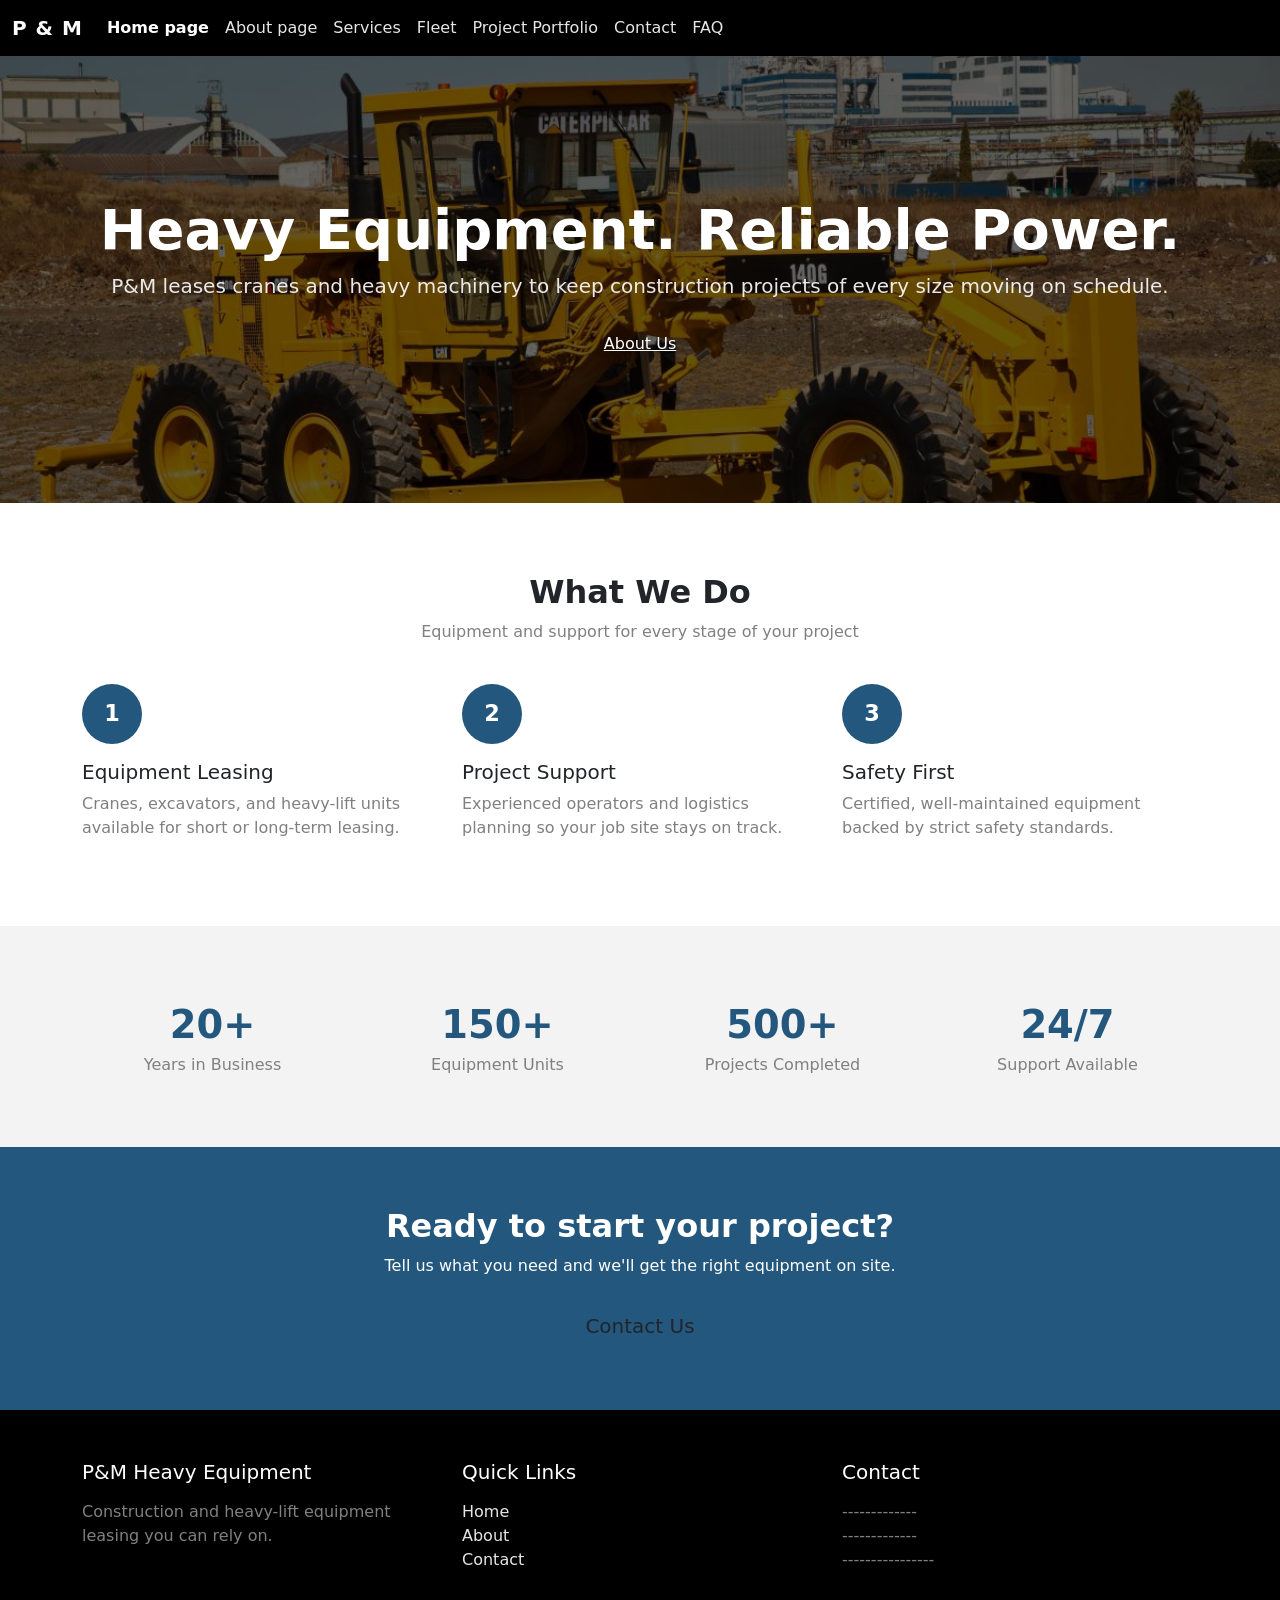
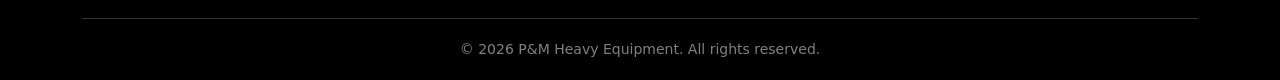
==== commit b1565387: "Added an images folder that will hold all the photos for the website" ====
--- a/index.html
+++ b/index.html
@@ -14,14 +14,14 @@
 
     <div id="navbar"></div>
 
-    <section class="hero" style="background-image: url('images/hero-placeholder.jpg');"> <!--BACKGROUND IMAGE-->
+    <section class="hero" style="background-image: url('img/1.jpg');"> <!--BACKGROUND IMAGE-->
 
         <div class="container text-center">
             <h1 class="display-4 fw-bold">Heavy Equipment. Reliable Power.</h1>
             <p class="lead">P&amp;M leases cranes and heavy machinery to keep construction projects of every size moving
                 on schedule.</p>
             <div class="mt-4">
-                <a href="about.html" class="lead" class="btn btn-brand-outline btn-lg">About Us</a>
+                <a href="about.html" class="btn btn-link text-white">About Us</a>
             </div>
         </div>
     </section>
--- a/style.css
+++ b/style.css
@@ -23,7 +23,7 @@
 
 /* ---------- Navbar ---------- */
 .site-navbar {
-  background-color: var(--color-primary);
+  background-color: var(--color-black);
 }
 
 .site-navbar .navbar-brand {
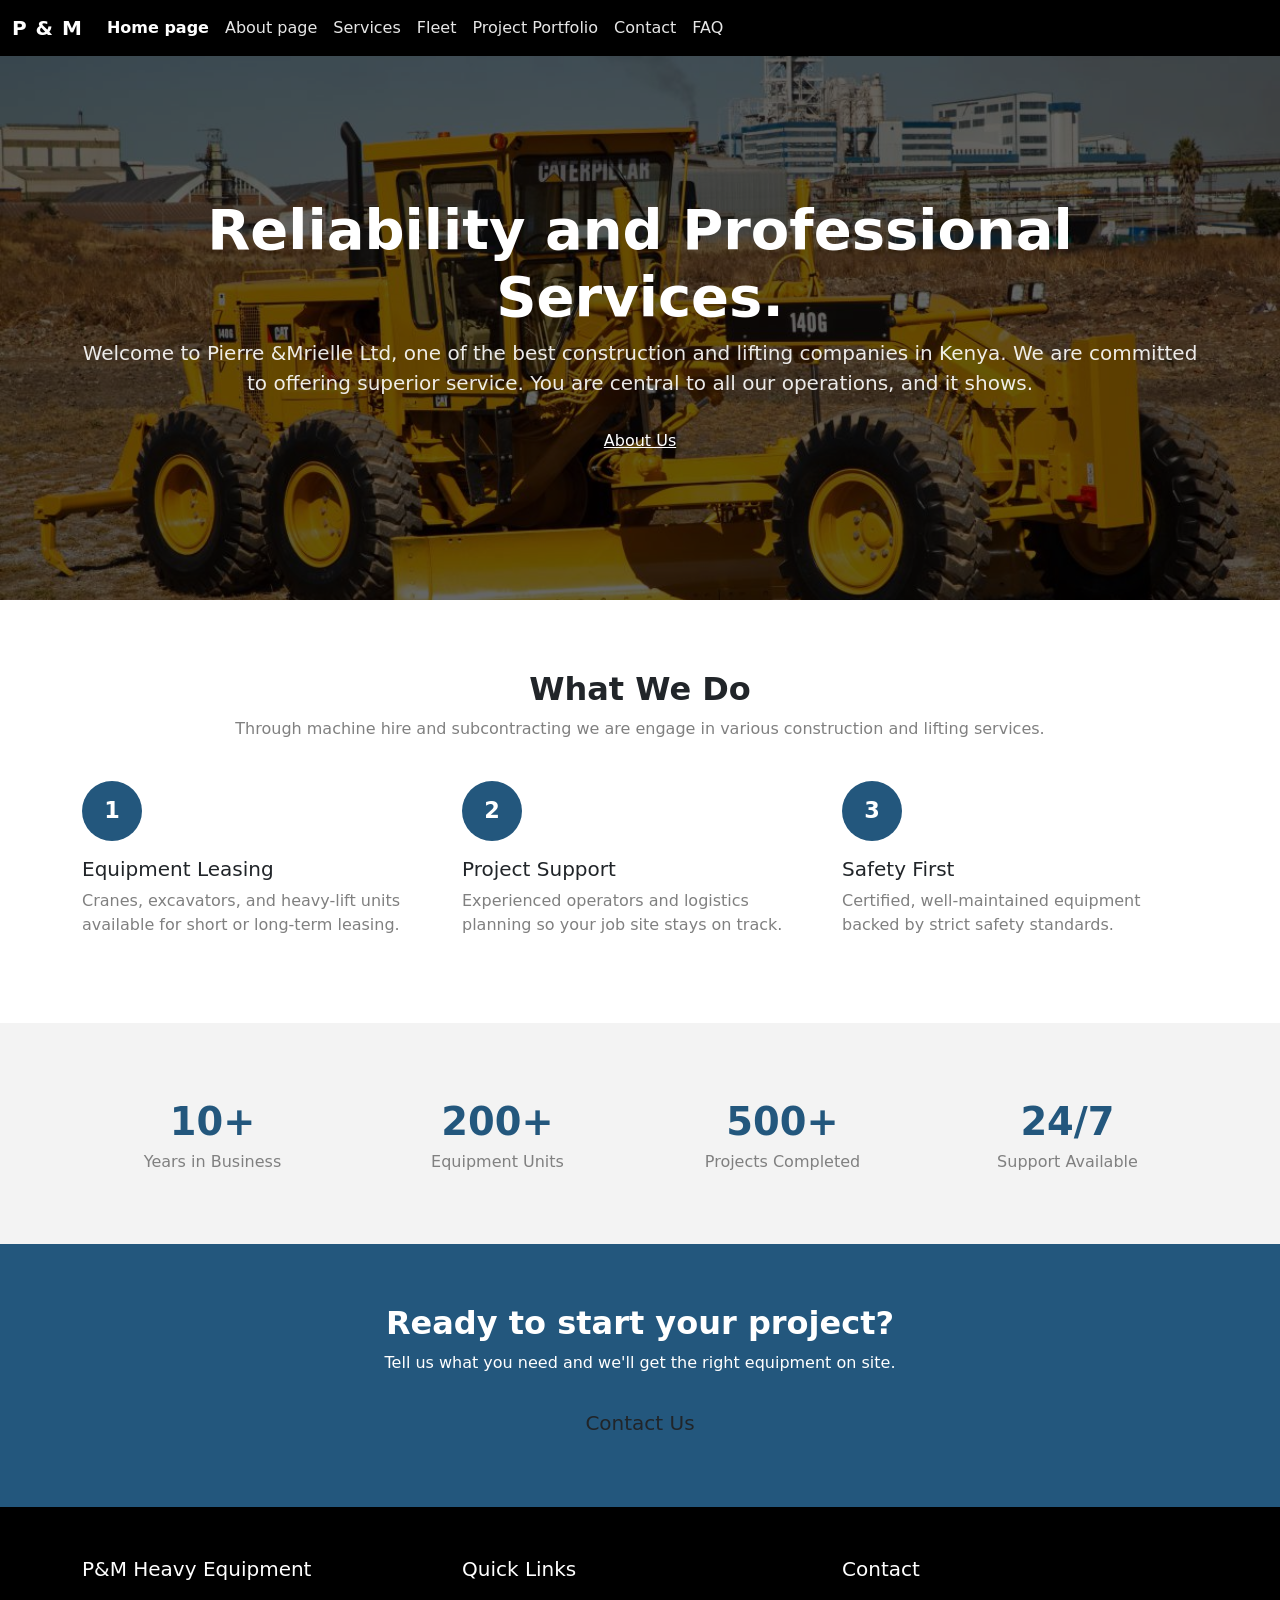
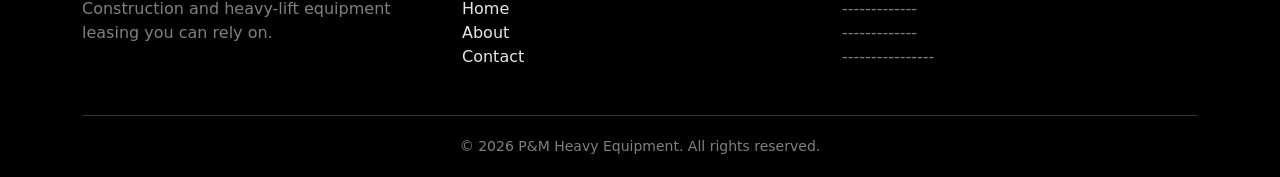
==== commit 3be27043: "Added coherent content to home page." ====
--- a/index.html
+++ b/index.html
@@ -17,9 +17,10 @@
     <section class="hero" style="background-image: url('img/1.jpg');"> <!--BACKGROUND IMAGE-->
 
         <div class="container text-center">
-            <h1 class="display-4 fw-bold">Heavy Equipment. Reliable Power.</h1>
-            <p class="lead">P&amp;M leases cranes and heavy machinery to keep construction projects of every size moving
-                on schedule.</p>
+            <h1 class="display-4 fw-bold">Reliability and Professional Services.</h1>
+            <p class="lead">Welcome to Pierre &amp;Mrielle Ltd, one of the best construction and lifting companies in
+                Kenya. We are committed to offering superior service. You are central to all our operations, and it
+                shows.</p>
             <div class="mt-4">
                 <a href="about.html" class="btn btn-link text-white">About Us</a>
             </div>
@@ -31,7 +32,8 @@
         <div class="container">
             <div class="text-center section-title">
                 <h2 class="fw-bold">What We Do</h2>
-                <p class="text-muted-custom">Equipment and support for every stage of your project</p>
+                <p class="text-muted-custom">Through machine hire and subcontracting we are engage in various
+                    construction and lifting services.</p>
             </div>
             <div class="row g-4">
                 <div class="col-md-4">
@@ -61,11 +63,11 @@
         <div class="container">
             <div class="row text-center g-4">
                 <div class="col-6 col-md-3">
-                    <div class="stat-number">20+</div>
+                    <div class="stat-number">10+</div>
                     <p class="text-muted-custom mb-0">Years in Business</p>
                 </div>
                 <div class="col-6 col-md-3">
-                    <div class="stat-number">150+</div>
+                    <div class="stat-number">200+</div>
                     <p class="text-muted-custom mb-0">Equipment Units</p>
                 </div>
                 <div class="col-6 col-md-3">
--- a/style.css
+++ b/style.css
@@ -21,7 +21,7 @@
   color: var(--color-primary);
 }
 
-/* ---------- Navbar ---------- */
+/*  Navbar  */
 .site-navbar {
   background-color: var(--color-black);
 }
@@ -42,7 +42,7 @@
   font-weight: 600;
 }
 
-/* ---------- Buttons ---------- */
+/*  Buttons  */
 .btn-brand {
   background-color: var(--color-primary);
   border-color: var(--color-primary);
@@ -66,7 +66,7 @@
   color: var(--color-primary);
 }
 
-/* ---------- Hero (home page, supports a background image) ---------- */
+/*  Hero (supports a background image)   */
 .hero {
   position: relative;
   background-color: var(--color-primary); /* fallback if no image is set */
@@ -92,7 +92,7 @@
   color: var(--color-white-90);
 }
 
-/* ---------- Page banner (about / contact headers) ---------- */
+/*  Page banner */
 .page-banner {
   background-color: var(--color-primary);
   color: var(--color-white);
@@ -104,7 +104,7 @@
   color: var(--color-white-90);
 }
 
-/* ---------- Section helpers ---------- */
+/*  Section helpers   */
 .section {
   padding: 70px 0;
 }
@@ -121,7 +121,7 @@
   color: var(--color-text-gray);
 }
 
-/* ---------- Cards / icon boxes ---------- */
+/*  Cards / icon boxes   */
 .icon-circle {
   width: 60px;
   height: 60px;
@@ -143,18 +143,27 @@
 }
 
 .image-placeholder {
-  background-color: var(--color-light-gray);
+  background-color: var(--color-white);
   color: var(--color-text-gray);
-  border: 1px dashed var(--color-text-gray);
+  /* border: 1px dashed var(--color-text-gray); */
   display: flex;
   align-items: center;
   justify-content: center;
+  overflow: hidden;
   min-height: 280px;
   text-align: center;
   font-style: italic;
-}
-
-/* ---------- Call to action banner ---------- */
+
+}
+
+/*.img {
+  max-width: 100%;
+  max-height: 100%;
+  object-fit: cover;
+  display: block;
+}*/
+
+/*  Call to action banner  */
 .cta-banner {
   background-color: var(--color-primary);
   color: var(--color-white);
@@ -162,14 +171,14 @@
   text-align: center;
 }
 
-/* ---------- Forms ---------- */
+/*  Forms    */
 .form-control:focus,
 .form-select:focus {
   border-color: var(--color-primary);
   box-shadow: 0 0 0 0.2rem rgba(35, 87, 125, 0.25);
 }
 
-/* ---------- Footer ---------- */
+/*  Footer   */
 .site-footer {
   background-color: var(--color-black);
   color: var(--color-white-90);
